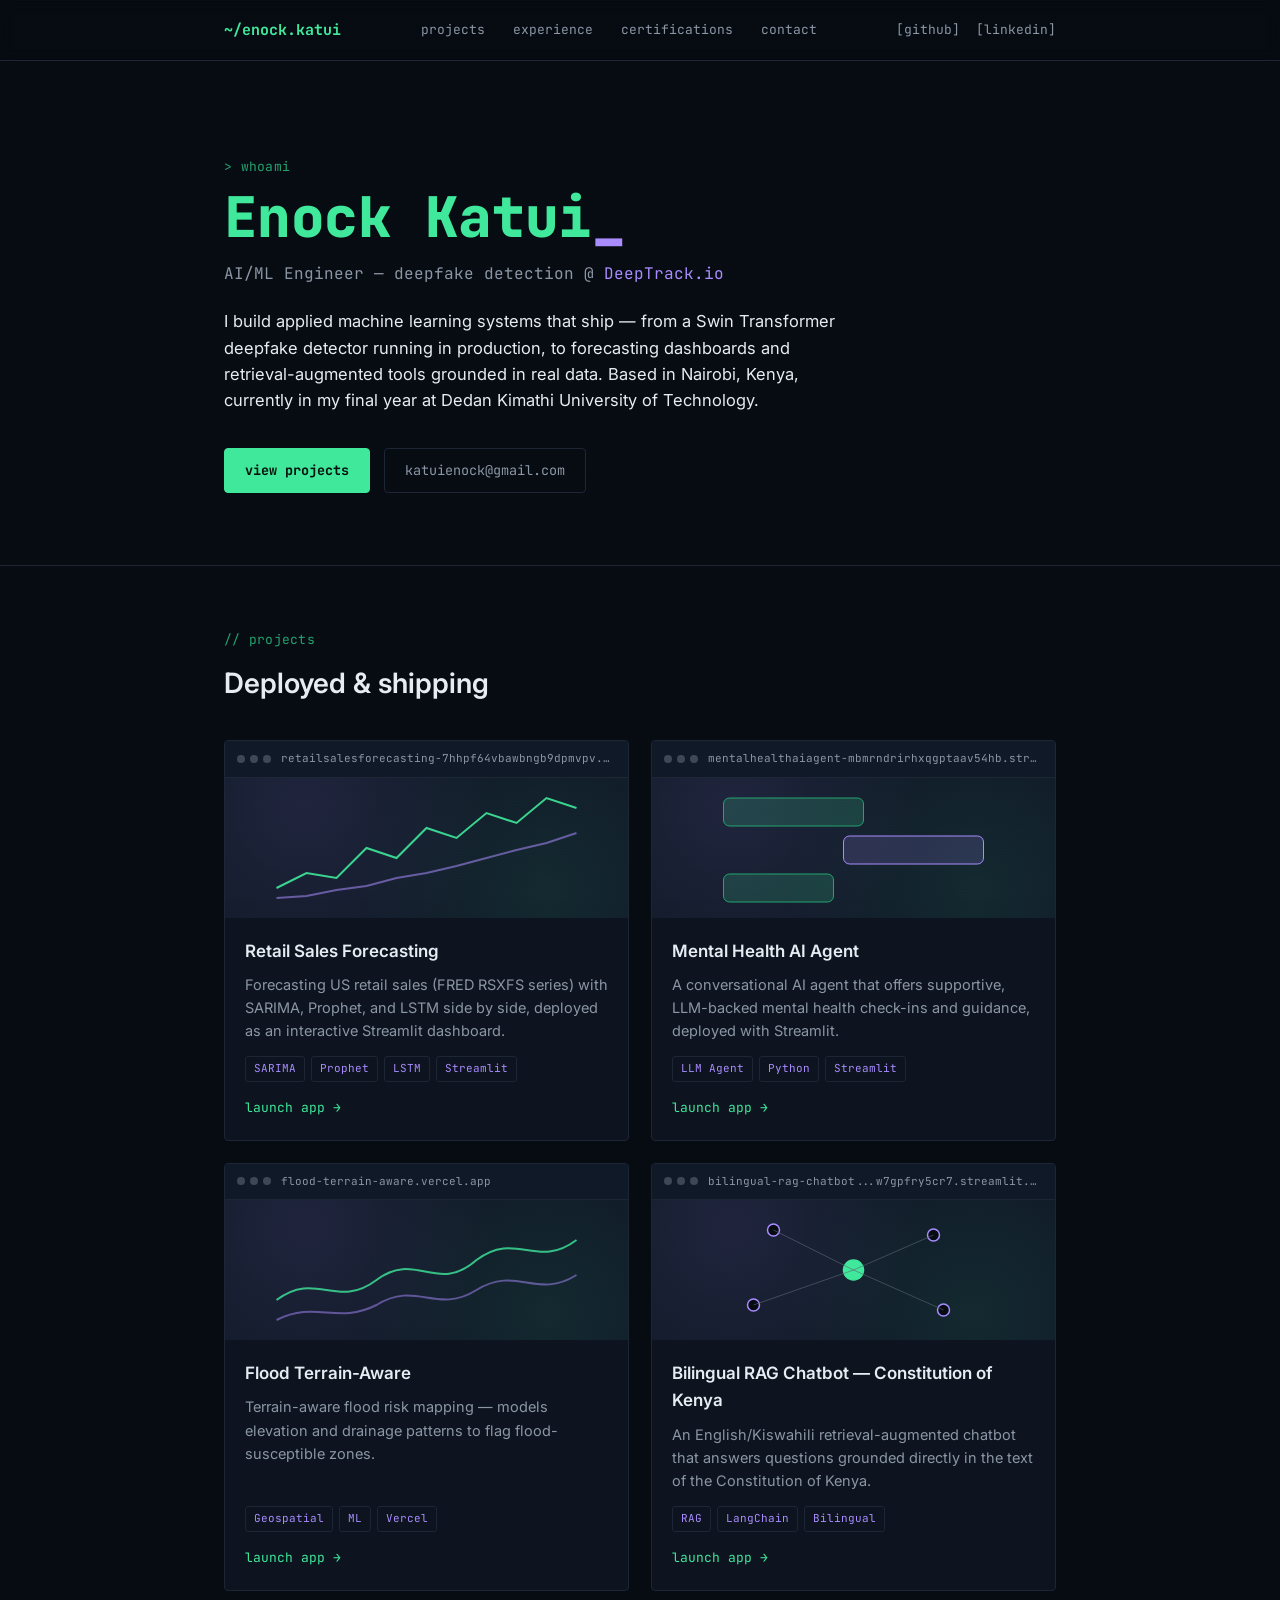
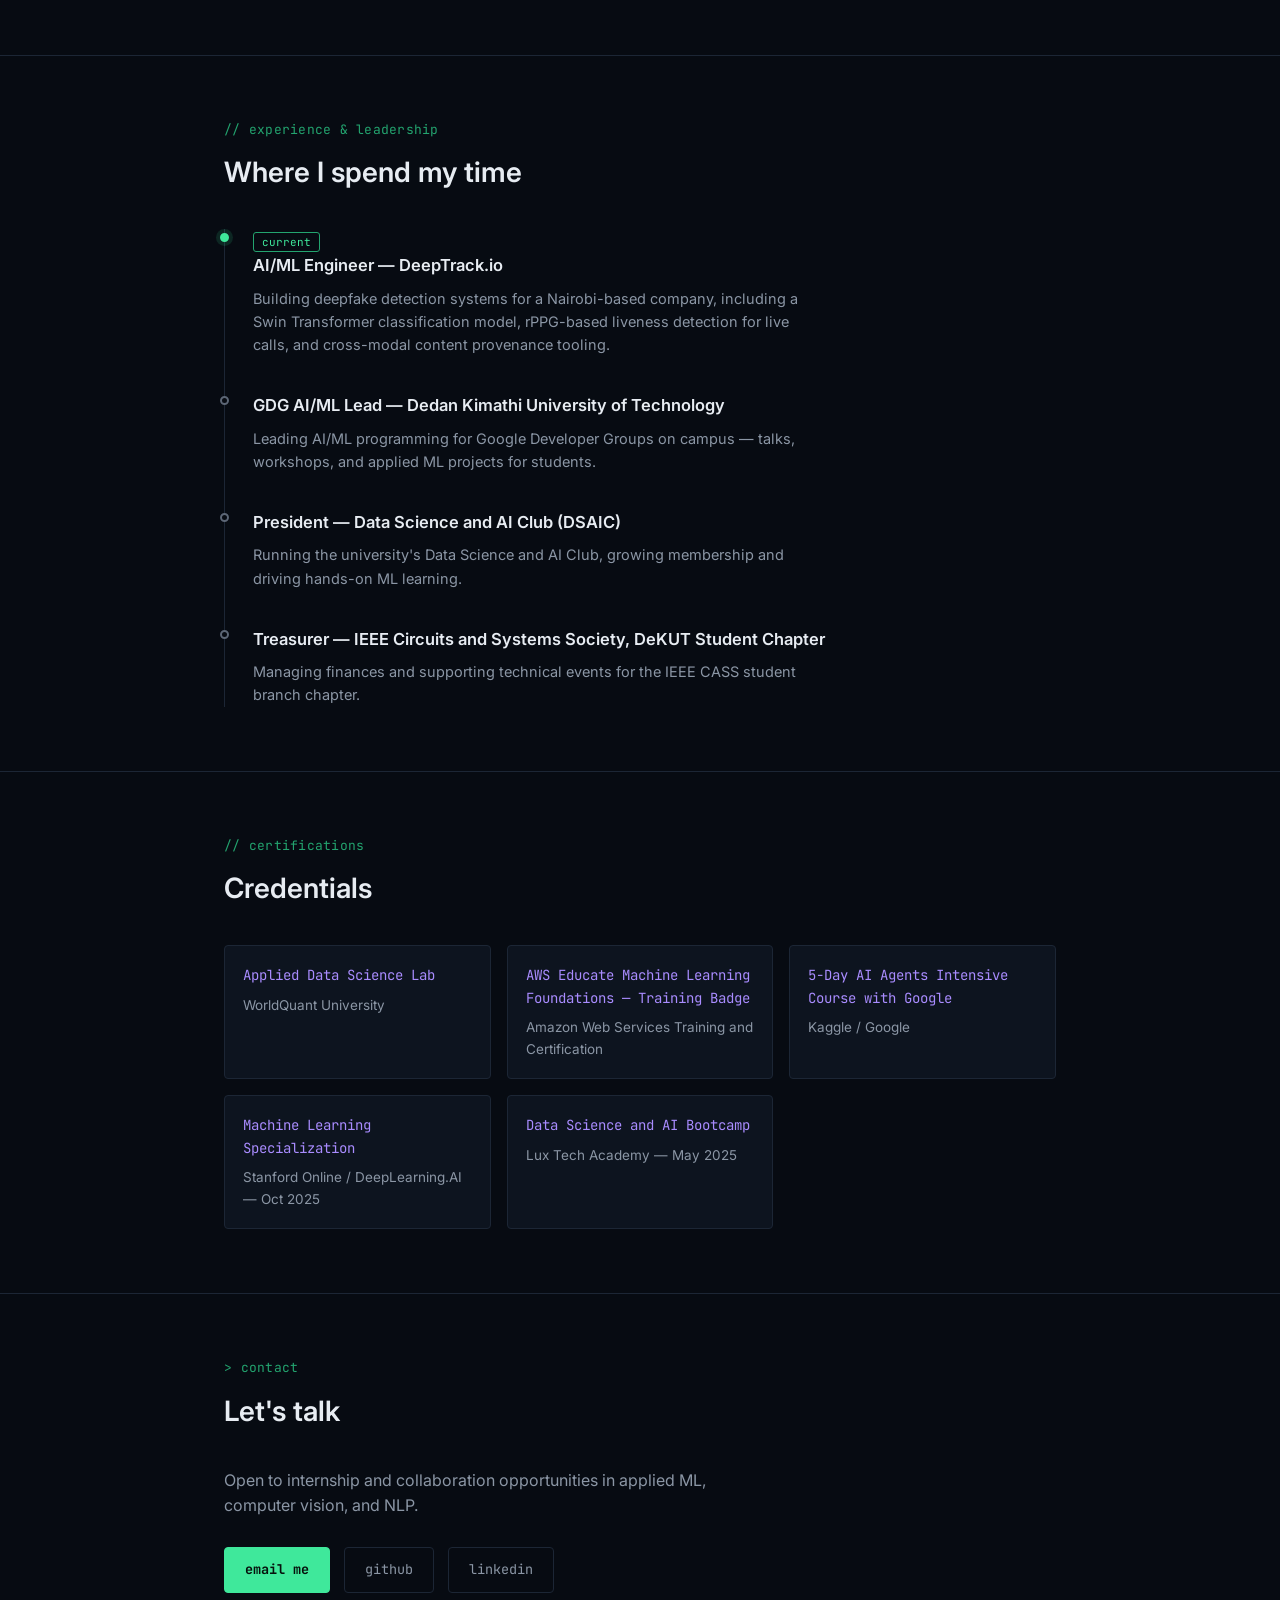
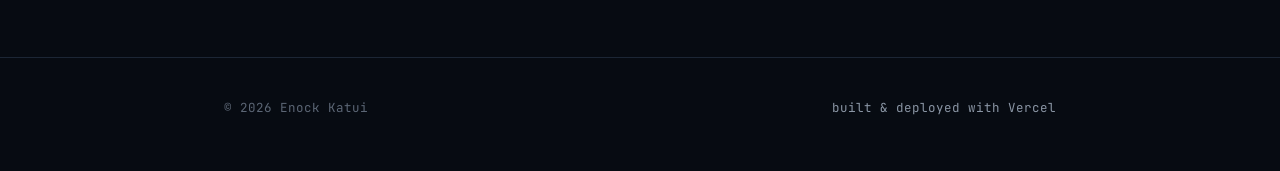
==== index.html @ 66fc00e8 "reorder directories" ====
<!DOCTYPE html>
<html lang="en">
<head>
<meta charset="UTF-8">
<meta name="viewport" content="width=device-width, initial-scale=1.0">
<title>Enock Katui — AI/ML Engineer</title>
<meta name="description" content="Enock Katui — AI/ML Engineer building deepfake detection systems, forecasting pipelines, and applied ML tools. Nairobi, Kenya.">
<link rel="preconnect" href="https://fonts.googleapis.com">
<link rel="preconnect" href="https://fonts.gstatic.com" crossorigin>
<link href="https://fonts.googleapis.com/css2?family=JetBrains+Mono:wght@400;500;700;800&family=Inter:wght@400;500;600&display=swap" rel="stylesheet">
<link rel="stylesheet" href="styles.css">
</head>
<body>

<div class="scanline" aria-hidden="true"></div>

<header class="nav" id="top">
  <div class="wrap nav__inner">
    <a class="nav__brand" href="#top">~/enock.katui</a>
    <nav class="nav__links">
      <a href="#projects">projects</a>
      <a href="#experience">experience</a>
      <a href="#certifications">certifications</a>
      <a href="#contact">contact</a>
    </nav>
    <div class="nav__social">
      <a href="https://github.com/Lord-LLM" target="_blank" rel="noopener">[github]</a>
      <a href="https://www.linkedin.com/in/lord-llm/" target="_blank" rel="noopener">[linkedin]</a>
    </div>
  </div>
</header>

<main>

  <!-- HERO -->
  <section class="hero wrap">
    <p class="mono label">&gt; whoami</p>
    <h1 class="hero__name">Enock Katui<span class="cursor" aria-hidden="true">_</span></h1>
    <p class="hero__role">AI/ML Engineer — deepfake detection <span class="dim">@</span> <a href="https://deeptrack.io" target="_blank" rel="noopener" class="link-inline">DeepTrack.io</a></p>
    <p class="hero__bio">I build applied machine learning systems that ship — from a Swin Transformer deepfake detector running in production, to forecasting dashboards and retrieval-augmented tools grounded in real data. Based in Nairobi, Kenya, currently in my final year at Dedan Kimathi University of Technology.</p>
    <div class="hero__cta">
      <a href="#projects" class="btn btn--primary">view projects</a>
      <a href="mailto:katuienock@gmail.com" class="btn btn--ghost">katuienock@gmail.com</a>
    </div>
  </section>

  <!-- PROJECTS -->
  <section class="section" id="projects">
    <div class="wrap">
      <p class="mono label">// projects</p>
      <h2 class="section__title">Deployed &amp; shipping</h2>

      <div class="grid grid--projects">

        <!-- Project 1 -->
        <article class="card">
          <div class="browser-bar">
            <div class="browser-dots"><span></span><span></span><span></span></div>
            <div class="browser-url">retailsalesforecasting-7hhpf64vbawbngb9dpmvpv.streamlit.app</div>
          </div>
          <div class="preview preview--forecast" aria-hidden="true">
            <svg viewBox="0 0 300 140" class="preview__svg">
              <polyline points="0,110 30,95 60,100 90,70 120,80 150,50 180,60 210,35 240,45 270,20 300,30" class="preview__line preview__line--a"/>
              <polyline points="0,120 30,118 60,112 90,108 120,100 150,95 180,88 210,80 240,72 270,65 300,55" class="preview__line preview__line--b"/>
            </svg>
          </div>
          <div class="card__body">
            <h3>Retail Sales Forecasting</h3>
            <p>Forecasting US retail sales (FRED RSXFS series) with SARIMA, Prophet, and LSTM side by side, deployed as an interactive Streamlit dashboard.</p>
            <div class="tags"><span>SARIMA</span><span>Prophet</span><span>LSTM</span><span>Streamlit</span></div>
            <a class="card__link" href="https://retailsalesforecasting-7hhpf64vbawbngb9dpmvpv.streamlit.app/" target="_blank" rel="noopener">launch app →</a>
          </div>
        </article>

        <!-- Project 2 -->
        <article class="card">
          <div class="browser-bar">
            <div class="browser-dots"><span></span><span></span><span></span></div>
            <div class="browser-url">mentalhealthaiagent-mbmrndrirhxqgptaav54hb.streamlit.app</div>
          </div>
          <div class="preview preview--chat" aria-hidden="true">
            <svg viewBox="0 0 300 140" class="preview__svg">
              <rect x="20" y="20" width="140" height="28" rx="6" class="preview__bubble preview__bubble--a"/>
              <rect x="140" y="58" width="140" height="28" rx="6" class="preview__bubble preview__bubble--b"/>
              <rect x="20" y="96" width="110" height="28" rx="6" class="preview__bubble preview__bubble--a"/>
            </svg>
          </div>
          <div class="card__body">
            <h3>Mental Health AI Agent</h3>
            <p>A conversational AI agent that offers supportive, LLM-backed mental health check-ins and guidance, deployed with Streamlit.</p>
            <div class="tags"><span>LLM Agent</span><span>Python</span><span>Streamlit</span></div>
            <a class="card__link" href="https://mentalhealthaiagent-mbmrndrirhxqgptaav54hb.streamlit.app/" target="_blank" rel="noopener">launch app →</a>
          </div>
        </article>

        <!-- Project 3 -->
        <article class="card">
          <div class="browser-bar">
            <div class="browser-dots"><span></span><span></span><span></span></div>
            <div class="browser-url">flood-terrain-aware.vercel.app</div>
          </div>
          <div class="preview preview--terrain" aria-hidden="true">
            <svg viewBox="0 0 300 140" class="preview__svg">
              <path d="M0,100 C40,70 60,110 100,80 C140,50 160,95 200,60 C240,30 260,70 300,40" class="preview__contour preview__contour--a"/>
              <path d="M0,120 C40,100 60,125 100,105 C140,80 160,115 200,90 C240,65 260,100 300,75" class="preview__contour preview__contour--b"/>
            </svg>
          </div>
          <div class="card__body">
            <h3>Flood Terrain-Aware</h3>
            <p>Terrain-aware flood risk mapping — models elevation and drainage patterns to flag flood-susceptible zones.</p>
            <div class="tags"><span>Geospatial</span><span>ML</span><span>Vercel</span></div>
            <a class="card__link" href="https://flood-terrain-aware.vercel.app/" target="_blank" rel="noopener">launch app →</a>
          </div>
        </article>

        <!-- Project 4 -->
        <article class="card">
          <div class="browser-bar">
            <div class="browser-dots"><span></span><span></span><span></span></div>
            <div class="browser-url">bilingual-rag-chatbot...w7gpfry5cr7.streamlit.app</div>
          </div>
          <div class="preview preview--rag" aria-hidden="true">
            <svg viewBox="0 0 300 140" class="preview__svg">
              <circle cx="150" cy="70" r="10" class="preview__node preview__node--core"/>
              <circle cx="70" cy="30" r="6" class="preview__node"/>
              <circle cx="230" cy="35" r="6" class="preview__node"/>
              <circle cx="50" cy="105" r="6" class="preview__node"/>
              <circle cx="240" cy="110" r="6" class="preview__node"/>
              <line x1="150" y1="70" x2="70" y2="30" class="preview__edge"/>
              <line x1="150" y1="70" x2="230" y2="35" class="preview__edge"/>
              <line x1="150" y1="70" x2="50" y2="105" class="preview__edge"/>
              <line x1="150" y1="70" x2="240" y2="110" class="preview__edge"/>
            </svg>
          </div>
          <div class="card__body">
            <h3>Bilingual RAG Chatbot — Constitution of Kenya</h3>
            <p>An English/Kiswahili retrieval-augmented chatbot that answers questions grounded directly in the text of the Constitution of Kenya.</p>
            <div class="tags"><span>RAG</span><span>LangChain</span><span>Bilingual</span></div>
            <a class="card__link" href="https://bilingual-rag-chatbot-on-the-constitution-of-kenya-w7gpfry5cr7.streamlit.app/" target="_blank" rel="noopener">launch app →</a>
          </div>
        </article>

      </div>
    </div>
  </section>

  <!-- EXPERIENCE -->
  <section class="section" id="experience">
    <div class="wrap">
      <p class="mono label">// experience &amp; leadership</p>
      <h2 class="section__title">Where I spend my time</h2>

      <ol class="timeline">
        <li class="timeline__item">
          <div class="timeline__marker timeline__marker--current"></div>
          <div class="timeline__content">
            <p class="timeline__meta"><span class="timeline__tag">current</span></p>
            <h3>AI/ML Engineer — DeepTrack.io</h3>
            <p>Building deepfake detection systems for a Nairobi-based company, including a Swin Transformer classification model, rPPG-based liveness detection for live calls, and cross-modal content provenance tooling.</p>
          </div>
        </li>
        <li class="timeline__item">
          <div class="timeline__marker"></div>
          <div class="timeline__content">
            <h3>GDG AI/ML Lead — Dedan Kimathi University of Technology</h3>
            <p>Leading AI/ML programming for Google Developer Groups on campus — talks, workshops, and applied ML projects for students.</p>
          </div>
        </li>
        <li class="timeline__item">
          <div class="timeline__marker"></div>
          <div class="timeline__content">
            <h3>President — Data Science and AI Club (DSAIC)</h3>
            <p>Running the university's Data Science and AI Club, growing membership and driving hands-on ML learning.</p>
          </div>
        </li>
        <li class="timeline__item">
          <div class="timeline__marker"></div>
          <div class="timeline__content">
            <h3>Treasurer — IEEE Circuits and Systems Society, DeKUT Student Chapter</h3>
            <p>Managing finances and supporting technical events for the IEEE CASS student branch chapter.</p>
          </div>
        </li>
      </ol>
    </div>
  </section>

  <!-- CERTIFICATIONS -->
  <section class="section" id="certifications">
    <div class="wrap">
      <p class="mono label">// certifications</p>
      <h2 class="section__title">Credentials</h2>

      <div class="grid grid--certs">

        <a class="cert" href="https://www.credly.com/badges/97424758-5103-44c8-afd4-69c0ae13b800/linked_in_profile" target="_blank" rel="noopener">
          <p class="cert__title">Applied Data Science Lab</p>
          <p class="cert__issuer">WorldQuant University</p>
        </a>

        <a class="cert" href="https://www.credly.com/badges/3197c412-7dfe-41b3-b840-293e3fcc714b/linked_in_profile" target="_blank" rel="noopener">
          <p class="cert__title">AWS Educate Machine Learning Foundations — Training Badge</p>
          <p class="cert__issuer">Amazon Web Services Training and Certification</p>
        </a>

        <a class="cert" href="https://www.kaggle.com/certification/badges/enockkatui/105" target="_blank" rel="noopener">
          <p class="cert__title">5-Day AI Agents Intensive Course with Google</p>
          <p class="cert__issuer">Kaggle / Google</p>
        </a>

        <a class="cert" href="https://www.coursera.org/account/accomplishments/specialization/FD9NYO2J9P66" target="_blank" rel="noopener">
          <p class="cert__title">Machine Learning Specialization</p>
          <p class="cert__issuer">Stanford Online / DeepLearning.AI — Oct 2025</p>
        </a>

        <a class="cert" href="https://preprod-wallet.certifyme.dev/verify/1eb59add24140" target="_blank" rel="noopener">
          <p class="cert__title">Data Science and AI Bootcamp</p>
          <p class="cert__issuer">Lux Tech Academy — May 2025</p>
        </a>

      </div>
    </div>
  </section>

  <!-- CONTACT -->
  <section class="section" id="contact">
    <div class="wrap contact">
      <p class="mono label">&gt; contact</p>
      <h2 class="section__title">Let's talk</h2>
      <p class="contact__text">Open to internship and collaboration opportunities in applied ML, computer vision, and NLP.</p>
      <div class="contact__links">
        <a href="mailto:katuienock@gmail.com" class="btn btn--primary">email me</a>
        <a href="https://github.com/Lord-LLM" target="_blank" rel="noopener" class="btn btn--ghost">github</a>
        <a href="https://www.linkedin.com/in/lord-llm/" target="_blank" rel="noopener" class="btn btn--ghost">linkedin</a>
      </div>
    </div>
  </section>

</main>

<footer class="footer">
  <div class="wrap footer__inner">
    <p>© <span id="year"></span> Enock Katui</p>
    <p class="dim">built &amp; deployed with Vercel</p>
  </div>
</footer>

<script src="script.js"></script>
</body>
</html>
---- styles.css ----
/* ---------- tokens ---------- */
:root{
  --bg: #070B12;
  --bg-panel: #0D141F;
  --bg-panel-2: #101927;
  --border: #1C2635;
  --green: #3FE89B;
  --green-dim: #23A46F;
  --purple: #A98CFF;
  --text: #E7ECF2;
  --text-dim: #8B96A5;
  --text-dimmer: #5C6675;

  --mono: 'JetBrains Mono', 'SFMono-Regular', Menlo, Consolas, monospace;
  --sans: 'Inter', -apple-system, BlinkMacSystemFont, 'Segoe UI', sans-serif;

  --maxw: 880px;
  --radius: 4px;
}

*{ box-sizing: border-box; }
html{ scroll-behavior: smooth; }

body{
  margin:0;
  background: var(--bg);
  color: var(--text);
  font-family: var(--sans);
  font-size: 16px;
  line-height: 1.6;
  -webkit-font-smoothing: antialiased;
}

@media (prefers-reduced-motion: reduce){
  html{ scroll-behavior: auto; }
  *{ animation-duration: 0.001ms !important; animation-iteration-count: 1 !important; transition-duration: 0.001ms !important; }
}

a{ color: inherit; text-decoration: none; }
a:focus-visible, button:focus-visible{
  outline: 2px solid var(--green);
  outline-offset: 3px;
}

.wrap{
  max-width: var(--maxw);
  margin: 0 auto;
  padding: 0 24px;
}

.mono{ font-family: var(--mono); }
.dim{ color: var(--text-dim); }

.label{
  color: var(--green-dim);
  font-size: 13px;
  letter-spacing: 0.02em;
  margin: 0 0 10px;
}

/* faint scanline texture for the terminal feel, very subtle */
.scanline{
  position: fixed;
  inset: 0;
  pointer-events: none;
  z-index: 999;
  background: repeating-linear-gradient(
    to bottom,
    rgba(255,255,255,0.012) 0px,
    rgba(255,255,255,0.012) 1px,
    transparent 1px,
    transparent 3px
  );
  mix-blend-mode: overlay;
}

/* ---------- nav ---------- */
.nav{
  position: sticky;
  top: 0;
  z-index: 100;
  background: rgba(7,11,18,0.85);
  backdrop-filter: blur(8px);
  border-bottom: 1px solid var(--border);
}
.nav__inner{
  display:flex;
  align-items:center;
  justify-content: space-between;
  height: 60px;
}
.nav__brand{
  font-family: var(--mono);
  font-weight: 700;
  color: var(--green);
  font-size: 15px;
}
.nav__links{ display:flex; gap: 28px; }
.nav__links a{
  font-family: var(--mono);
  font-size: 13px;
  color: var(--text-dim);
  transition: color .15s ease;
}
.nav__links a:hover{ color: var(--text); }
.nav__social{ display:flex; gap: 16px; }
.nav__social a{
  font-family: var(--mono);
  font-size: 13px;
  color: var(--text-dim);
  transition: color .15s ease;
}
.nav__social a:hover{ color: var(--purple); }

@media (max-width: 640px){
  .nav__links{ display:none; }
}

/* ---------- hero ---------- */
.hero{
  padding: 96px 24px 72px;
}
.hero__name{
  font-family: var(--mono);
  font-weight: 800;
  font-size: clamp(36px, 7vw, 56px);
  line-height: 1.05;
  color: var(--green);
  margin: 0 0 14px;
  letter-spacing: -0.01em;
}
.cursor{
  display:inline-block;
  color: var(--purple);
  animation: blink 1.1s step-end infinite;
}
@keyframes blink{
  0%, 45%{ opacity: 1; }
  50%, 100%{ opacity: 0; }
}
.hero__role{
  font-family: var(--mono);
  font-size: 16px;
  color: var(--text-dim);
  margin: 0 0 22px;
}
.link-inline{
  color: var(--purple);
  border-bottom: 1px solid transparent;
  transition: border-color .15s ease;
}
.link-inline:hover{ border-bottom-color: var(--purple); }

.hero__bio{
  max-width: 62ch;
  color: var(--text);
  font-size: 16.5px;
  margin: 0 0 34px;
}

.hero__cta{ display:flex; gap: 14px; flex-wrap: wrap; }

.btn{
  display:inline-flex;
  align-items:center;
  padding: 11px 20px;
  border-radius: var(--radius);
  font-family: var(--mono);
  font-size: 13.5px;
  border: 1px solid var(--border);
  transition: border-color .15s ease, color .15s ease, background .15s ease;
}
.btn--primary{
  background: var(--green);
  color: #06110C;
  border-color: var(--green);
  font-weight: 700;
}
.btn--primary:hover{ background: #59F0AD; }
.btn--ghost{
  color: var(--text-dim);
  background: transparent;
}
.btn--ghost:hover{
  color: var(--text);
  border-color: var(--text-dimmer);
}

/* ---------- sections ---------- */
.section{
  padding: 64px 0;
  border-top: 1px solid var(--border);
}
.section__title{
  font-family: var(--sans);
  font-weight: 600;
  font-size: clamp(22px, 3.4vw, 28px);
  color: var(--text);
  margin: 0 0 34px;
}

/* ---------- project cards ---------- */
.grid--projects{
  display:grid;
  grid-template-columns: repeat(2, 1fr);
  gap: 22px;
}
@media (max-width: 720px){
  .grid--projects{ grid-template-columns: 1fr; }
}

.card{
  background: var(--bg-panel);
  border: 1px solid var(--border);
  border-radius: var(--radius);
  overflow: hidden;
  display:flex;
  flex-direction: column;
  transition: border-color .15s ease, transform .15s ease;
}
.card:hover{
  border-color: var(--green-dim);
}

.browser-bar{
  display:flex;
  align-items:center;
  gap: 10px;
  padding: 9px 12px;
  background: var(--bg-panel-2);
  border-bottom: 1px solid var(--border);
}
.browser-dots{ display:flex; gap: 5px; flex-shrink: 0; }
.browser-dots span{
  width: 8px; height: 8px; border-radius: 50%;
  background: var(--text-dimmer);
  opacity: .6;
}
.browser-url{
  font-family: var(--mono);
  font-size: 11px;
  color: var(--text-dim);
  white-space: nowrap;
  overflow: hidden;
  text-overflow: ellipsis;
}

.preview{
  height: 140px;
  background:
    radial-gradient(circle at 20% 20%, rgba(169,140,255,0.10), transparent 55%),
    radial-gradient(circle at 80% 80%, rgba(63,232,155,0.08), transparent 55%),
    var(--bg-panel-2);
  display:flex;
  align-items:center;
  justify-content:center;
}
.preview__svg{ width: 100%; height: 100%; }

.preview__line{ fill:none; stroke-width: 2; }
.preview__line--a{ stroke: var(--green); opacity: .9; }
.preview__line--b{ stroke: var(--purple); opacity: .55; }

.preview__bubble--a{ fill: rgba(63,232,155,0.16); stroke: var(--green-dim); stroke-width: 1; }
.preview__bubble--b{ fill: rgba(169,140,255,0.16); stroke: var(--purple); stroke-width: 1; }

.preview__contour{ fill:none; stroke-width: 2; }
.preview__contour--a{ stroke: var(--green); opacity: .8; }
.preview__contour--b{ stroke: var(--purple); opacity: .5; }

.preview__node{ fill: var(--bg); stroke: var(--purple); stroke-width: 1.5; }
.preview__node--core{ fill: var(--green); stroke: var(--green); }
.preview__edge{ stroke: var(--text-dimmer); stroke-width: 1; opacity: .6; }

.card__body{ padding: 20px; flex: 1; display:flex; flex-direction:column; }
.card__body h3{
  margin: 0 0 8px;
  font-size: 17px;
  font-weight: 600;
  color: var(--text);
}
.card__body p{
  margin: 0 0 14px;
  font-size: 14.5px;
  color: var(--text-dim);
  flex: 1;
}
.tags{ display:flex; flex-wrap: wrap; gap: 6px; margin-bottom: 16px; }
.tags span{
  font-family: var(--mono);
  font-size: 11px;
  color: var(--purple);
  border: 1px solid var(--border);
  padding: 3px 8px;
  border-radius: 3px;
}
.card__link{
  font-family: var(--mono);
  font-size: 13px;
  color: var(--green);
  align-self: flex-start;
  border-bottom: 1px solid transparent;
  transition: border-color .15s ease;
}
.card__link:hover{ border-bottom-color: var(--green); }

/* ---------- timeline ---------- */
.timeline{
  list-style: none;
  margin: 0;
  padding: 0;
  border-left: 1px solid var(--border);
}
.timeline__item{
  position: relative;
  padding: 0 0 36px 28px;
}
.timeline__item:last-child{ padding-bottom: 0; }
.timeline__marker{
  position:absolute;
  left: -5px;
  top: 4px;
  width: 9px;
  height: 9px;
  border-radius: 50%;
  background: var(--bg);
  border: 2px solid var(--text-dimmer);
}
.timeline__marker--current{
  border-color: var(--green);
  background: var(--green);
  box-shadow: 0 0 0 4px rgba(63,232,155,0.12);
}
.timeline__meta{ margin: 0 0 6px; }
.timeline__tag{
  font-family: var(--mono);
  font-size: 11px;
  color: var(--green);
  border: 1px solid var(--green-dim);
  padding: 2px 8px;
  border-radius: 3px;
}
.timeline__content h3{
  margin: 0 0 8px;
  font-size: 16.5px;
  font-weight: 600;
  color: var(--text);
}
.timeline__content p{
  margin: 0;
  color: var(--text-dim);
  font-size: 14.5px;
  max-width: 62ch;
}

/* ---------- certifications ---------- */
.grid--certs{
  display:grid;
  grid-template-columns: repeat(auto-fill, minmax(240px, 1fr));
  gap: 16px;
}
.cert{
  display: block;
  border: 1px solid var(--border);
  border-radius: var(--radius);
  padding: 18px;
  background: var(--bg-panel);
  text-decoration: none;
  transition: border-color .15s ease, transform .15s ease;
}
.cert:hover{
  border-color: var(--purple);
  transform: translateY(-2px);
}
.cert--placeholder{
  border-style: dashed;
  border-color: var(--text-dimmer);
}
.cert--placeholder:hover{
  border-color: var(--text-dimmer);
  transform: none;
}
.cert__title{
  margin: 0 0 8px;
  font-family: var(--mono);
  font-size: 14px;
  color: var(--purple);
}
.cert__issuer{
  margin: 0;
  font-size: 13.5px;
  color: var(--text-dim);
}

/* ---------- contact ---------- */
.contact{ text-align: left; }
.contact__text{
  color: var(--text-dim);
  max-width: 55ch;
  margin: 0 0 28px;
}
.contact__links{ display:flex; gap: 14px; flex-wrap: wrap; }

/* ---------- footer ---------- */
.footer{
  border-top: 1px solid var(--border);
  padding: 28px 0 40px;
}
.footer__inner{
  display:flex;
  justify-content: space-between;
  font-family: var(--mono);
  font-size: 12.5px;
  color: var(--text-dimmer);
}
@media (max-width: 480px){
  .footer__inner{ flex-direction: column; gap: 6px; }
}
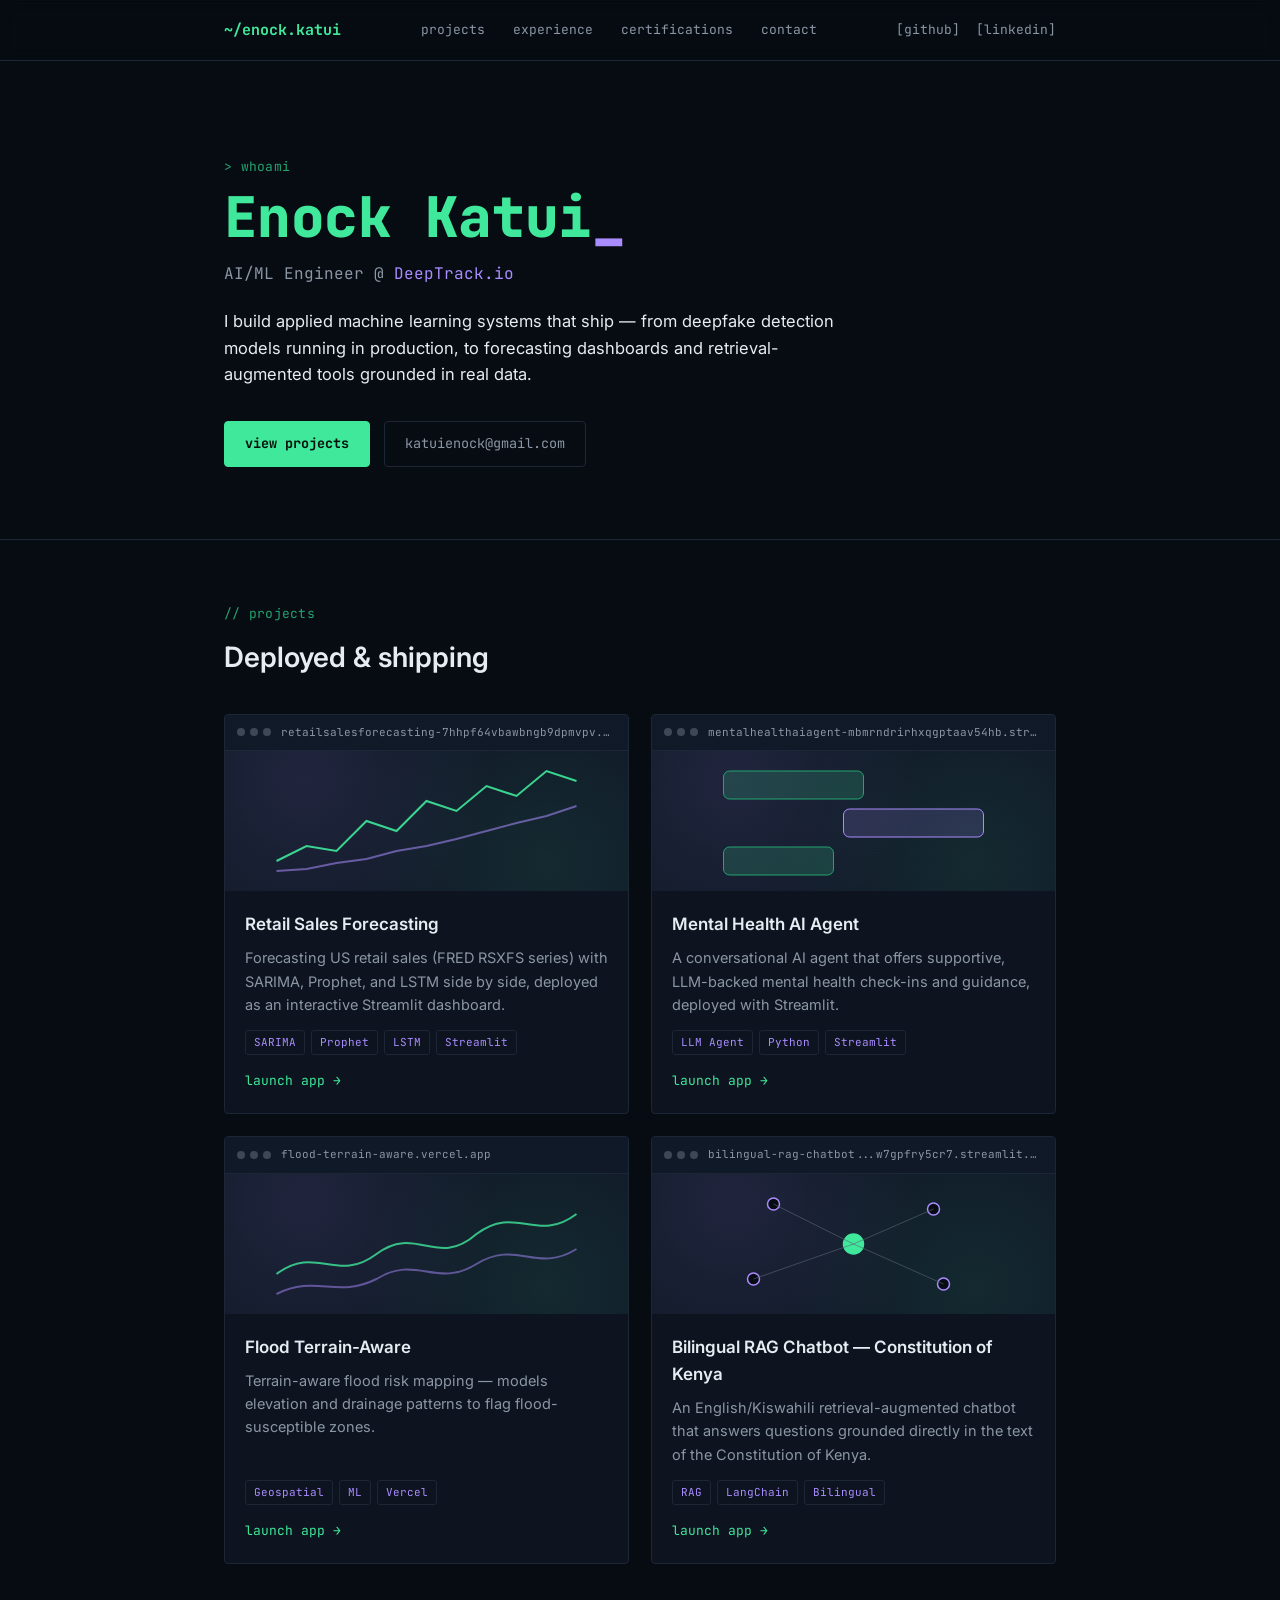
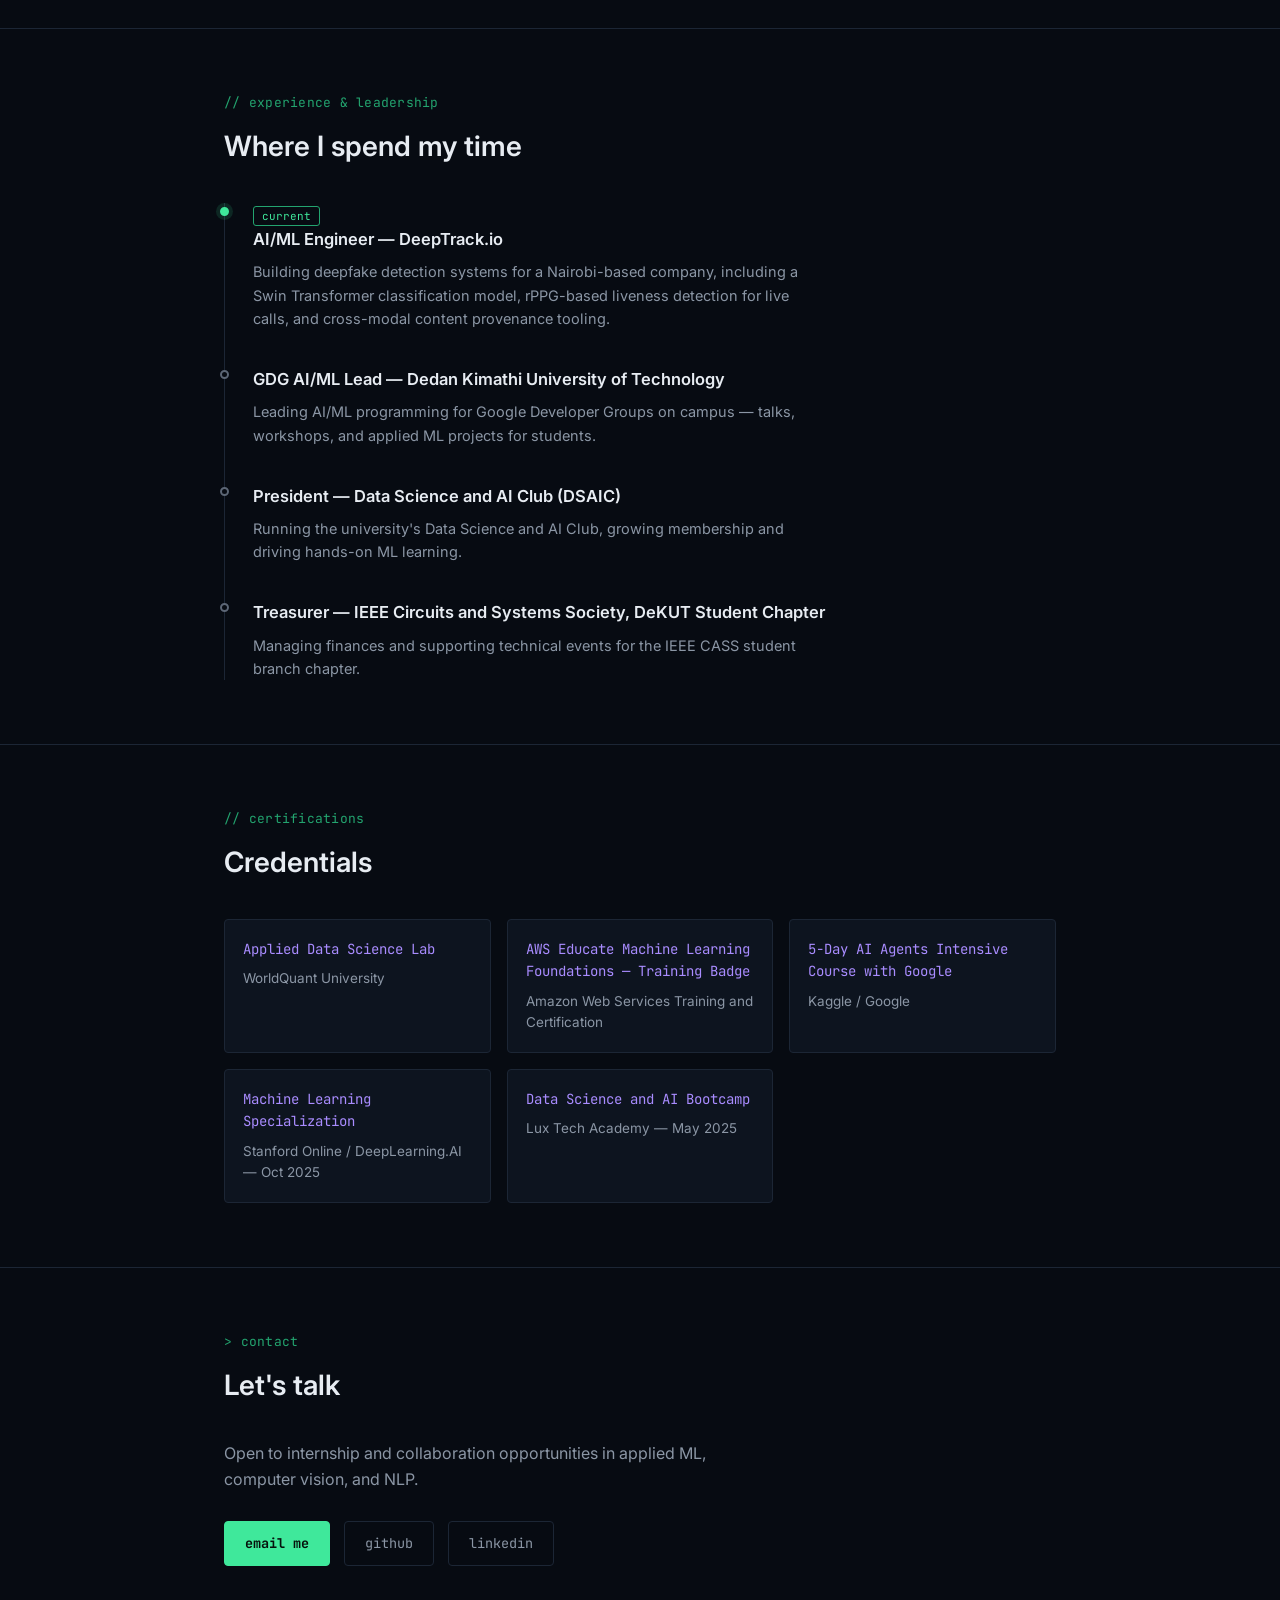
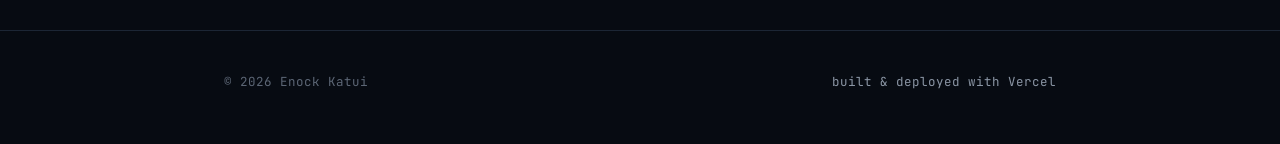
==== commit 35d76863: "Revise hero section role and bio text Updated role and bio descriptions for clarity and conciseness." ====
--- a/index.html
+++ b/index.html
@@ -36,8 +36,8 @@
   <section class="hero wrap">
     <p class="mono label">&gt; whoami</p>
     <h1 class="hero__name">Enock Katui<span class="cursor" aria-hidden="true">_</span></h1>
-    <p class="hero__role">AI/ML Engineer — deepfake detection <span class="dim">@</span> <a href="https://deeptrack.io" target="_blank" rel="noopener" class="link-inline">DeepTrack.io</a></p>
-    <p class="hero__bio">I build applied machine learning systems that ship — from a Swin Transformer deepfake detector running in production, to forecasting dashboards and retrieval-augmented tools grounded in real data. Based in Nairobi, Kenya, currently in my final year at Dedan Kimathi University of Technology.</p>
+    <p class="hero__role">AI/ML Engineer  <span class="dim">@</span> <a href="https://deeptrack.io" target="_blank" rel="noopener" class="link-inline">DeepTrack.io</a></p>
+    <p class="hero__bio">I build applied machine learning systems that ship — from  deepfake detection models running in production, to forecasting dashboards and retrieval-augmented tools grounded in real data.</p>
     <div class="hero__cta">
       <a href="#projects" class="btn btn--primary">view projects</a>
       <a href="mailto:katuienock@gmail.com" class="btn btn--ghost">katuienock@gmail.com</a>
@@ -59,6 +59,9 @@
             <div class="browser-url">retailsalesforecasting-7hhpf64vbawbngb9dpmvpv.streamlit.app</div>
           </div>
           <div class="preview preview--forecast" aria-hidden="true">
+            <img class="preview__shot" loading="lazy"
+                 src="https://s.wordpress.com/mshots/v1/https%3A%2F%2Fretailsalesforecasting-7hhpf64vbawbngb9dpmvpv.streamlit.app%2F?w=600&amp;h=280"
+                 alt="" onerror="this.remove()">
             <svg viewBox="0 0 300 140" class="preview__svg">
               <polyline points="0,110 30,95 60,100 90,70 120,80 150,50 180,60 210,35 240,45 270,20 300,30" class="preview__line preview__line--a"/>
               <polyline points="0,120 30,118 60,112 90,108 120,100 150,95 180,88 210,80 240,72 270,65 300,55" class="preview__line preview__line--b"/>
@@ -79,6 +82,9 @@
             <div class="browser-url">mentalhealthaiagent-mbmrndrirhxqgptaav54hb.streamlit.app</div>
           </div>
           <div class="preview preview--chat" aria-hidden="true">
+            <img class="preview__shot" loading="lazy"
+                 src="https://s.wordpress.com/mshots/v1/https%3A%2F%2Fmentalhealthaiagent-mbmrndrirhxqgptaav54hb.streamlit.app%2F?w=600&amp;h=280"
+                 alt="" onerror="this.remove()">
             <svg viewBox="0 0 300 140" class="preview__svg">
               <rect x="20" y="20" width="140" height="28" rx="6" class="preview__bubble preview__bubble--a"/>
               <rect x="140" y="58" width="140" height="28" rx="6" class="preview__bubble preview__bubble--b"/>
@@ -100,6 +106,9 @@
             <div class="browser-url">flood-terrain-aware.vercel.app</div>
           </div>
           <div class="preview preview--terrain" aria-hidden="true">
+            <img class="preview__shot" loading="lazy"
+                 src="https://s.wordpress.com/mshots/v1/https%3A%2F%2Fflood-terrain-aware.vercel.app%2F?w=600&amp;h=280"
+                 alt="" onerror="this.remove()">
             <svg viewBox="0 0 300 140" class="preview__svg">
               <path d="M0,100 C40,70 60,110 100,80 C140,50 160,95 200,60 C240,30 260,70 300,40" class="preview__contour preview__contour--a"/>
               <path d="M0,120 C40,100 60,125 100,105 C140,80 160,115 200,90 C240,65 260,100 300,75" class="preview__contour preview__contour--b"/>
@@ -120,6 +129,9 @@
             <div class="browser-url">bilingual-rag-chatbot...w7gpfry5cr7.streamlit.app</div>
           </div>
           <div class="preview preview--rag" aria-hidden="true">
+            <img class="preview__shot" loading="lazy"
+                 src="https://s.wordpress.com/mshots/v1/https%3A%2F%2Fbilingual-rag-chatbot-on-the-constitution-of-kenya-w7gpfry5cr7.streamlit.app%2F?w=600&amp;h=280"
+                 alt="" onerror="this.remove()">
             <svg viewBox="0 0 300 140" class="preview__svg">
               <circle cx="150" cy="70" r="10" class="preview__node preview__node--core"/>
               <circle cx="70" cy="30" r="6" class="preview__node"/>
--- a/styles.css
+++ b/styles.css
@@ -247,6 +247,8 @@
 
 .preview{
   height: 140px;
+  position: relative;
+  overflow: hidden;
   background:
     radial-gradient(circle at 20% 20%, rgba(169,140,255,0.10), transparent 55%),
     radial-gradient(circle at 80% 80%, rgba(63,232,155,0.08), transparent 55%),
@@ -256,6 +258,17 @@
   justify-content:center;
 }
 .preview__svg{ width: 100%; height: 100%; }
+
+.preview__shot{
+  position: absolute;
+  inset: 0;
+  width: 100%;
+  height: 100%;
+  object-fit: cover;
+  object-position: top center;
+  display: block;
+}
+.preview__shot ~ .preview__svg{ display: none; }
 
 .preview__line{ fill:none; stroke-width: 2; }
 .preview__line--a{ stroke: var(--green); opacity: .9; }
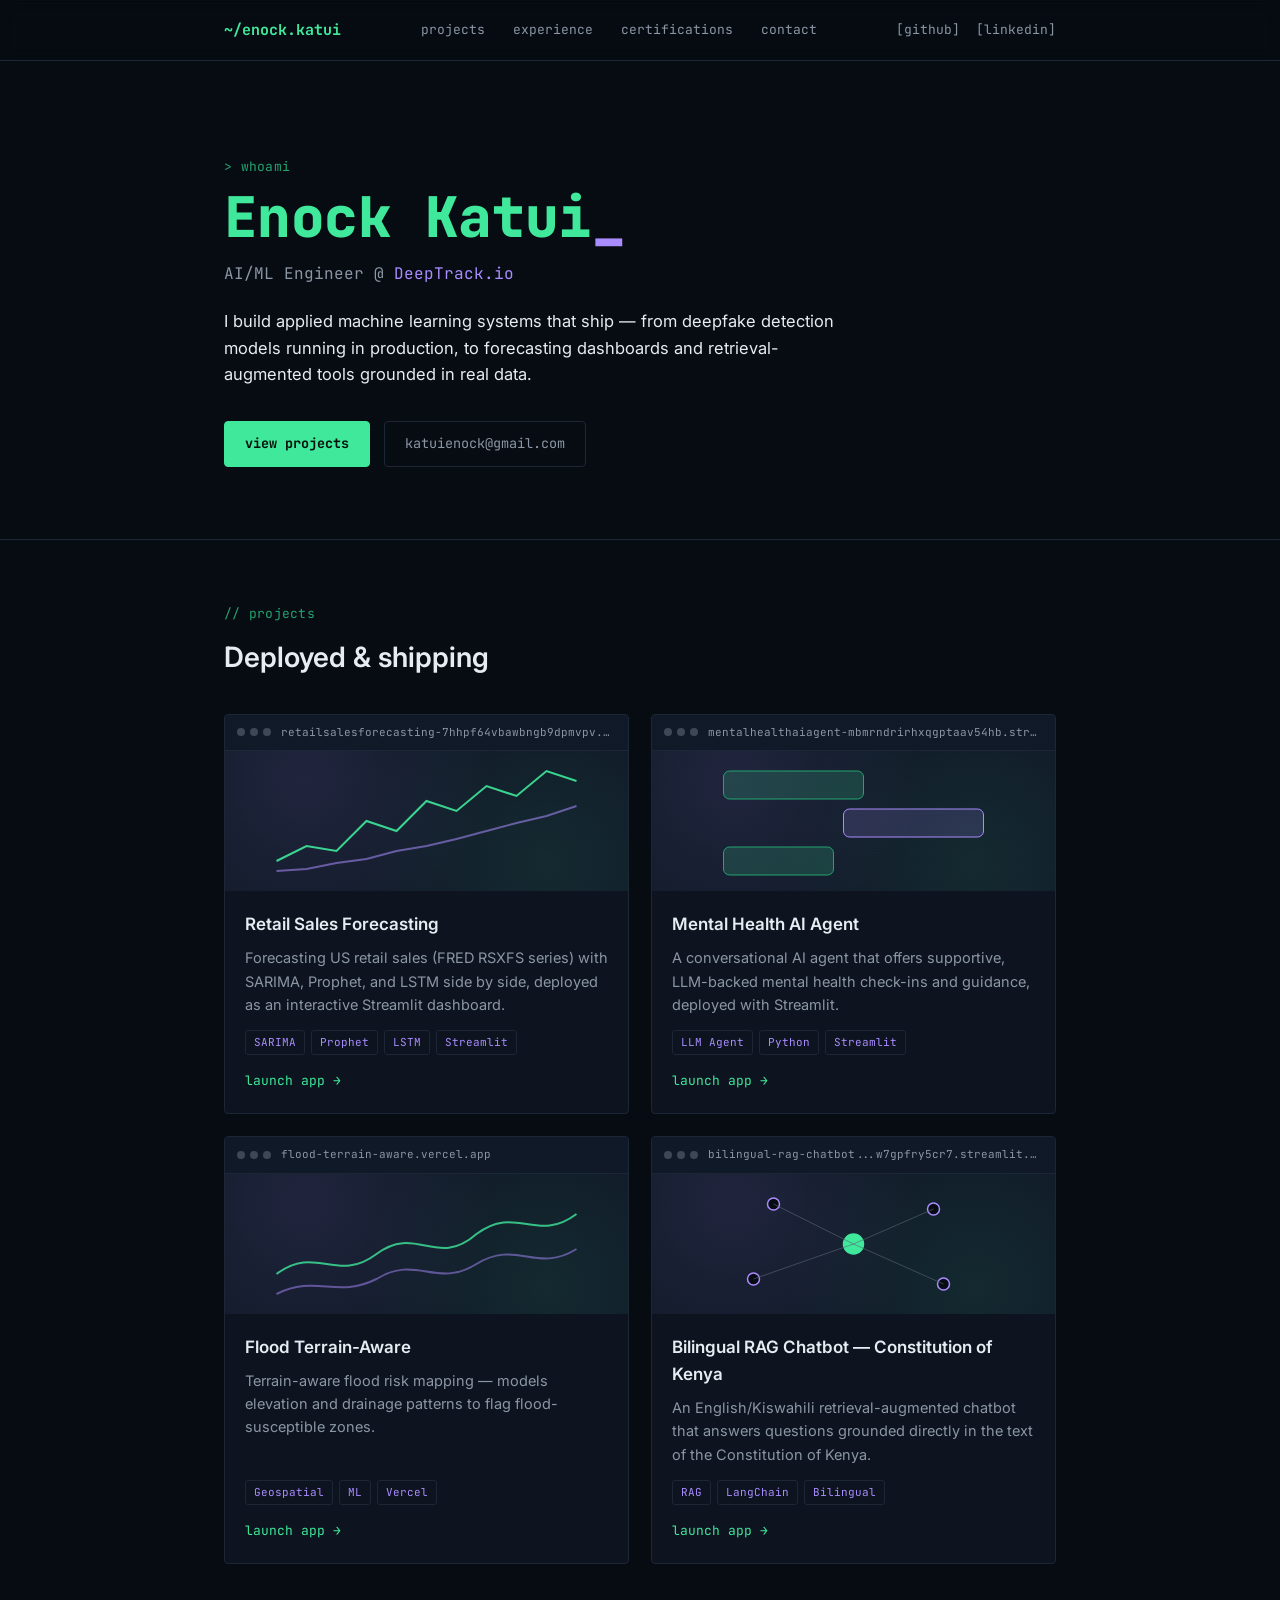
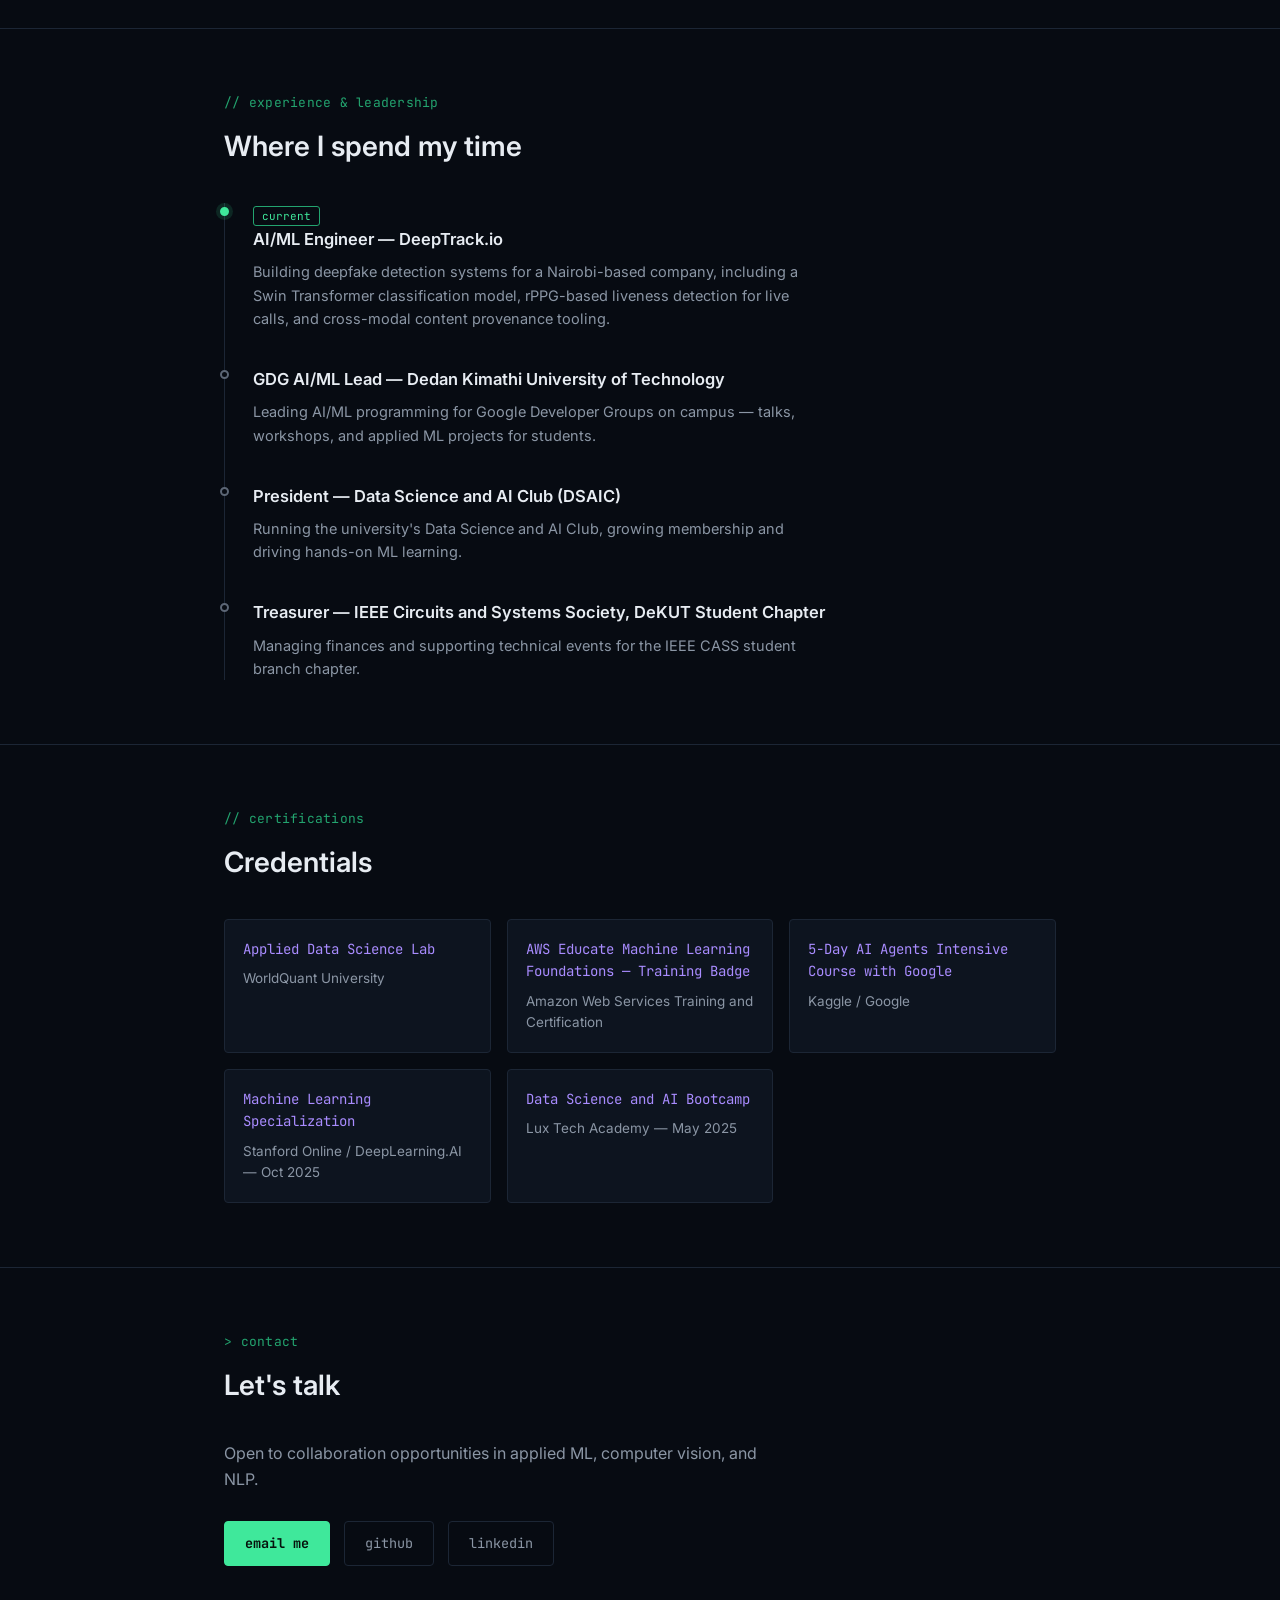
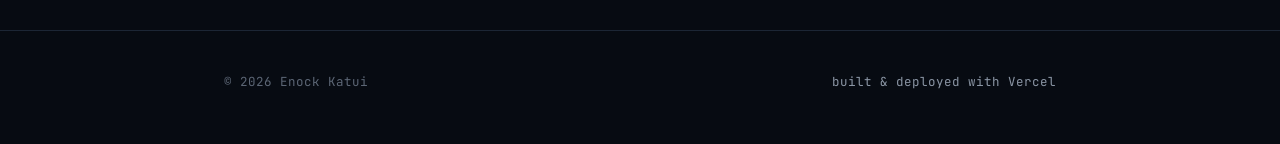
==== commit 1670fa5b: "Update contact text for collaboration opportunities Removed 'internship and' from the contact text." ====
--- a/index.html
+++ b/index.html
@@ -238,7 +238,7 @@
     <div class="wrap contact">
       <p class="mono label">&gt; contact</p>
       <h2 class="section__title">Let's talk</h2>
-      <p class="contact__text">Open to internship and collaboration opportunities in applied ML, computer vision, and NLP.</p>
+      <p class="contact__text">Open to collaboration opportunities in applied ML, computer vision, and NLP.</p>
       <div class="contact__links">
         <a href="mailto:katuienock@gmail.com" class="btn btn--primary">email me</a>
         <a href="https://github.com/Lord-LLM" target="_blank" rel="noopener" class="btn btn--ghost">github</a>
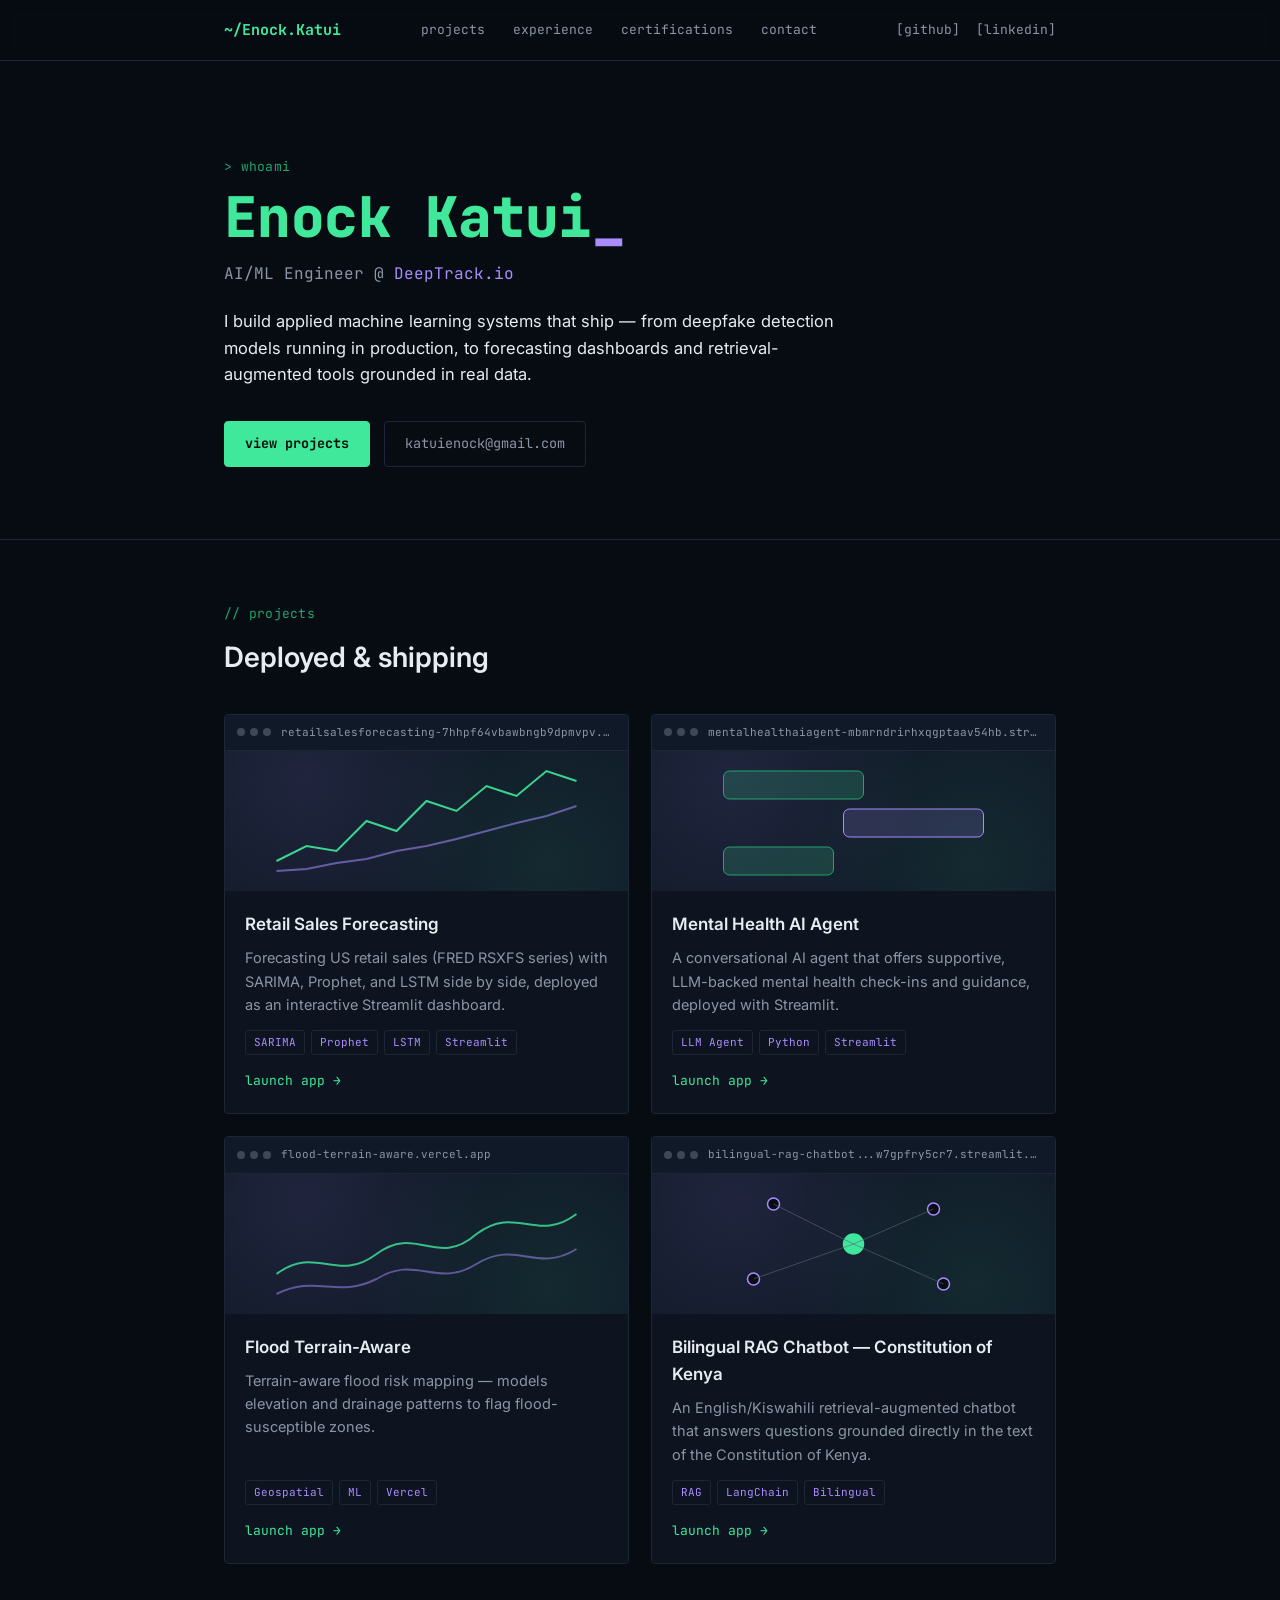
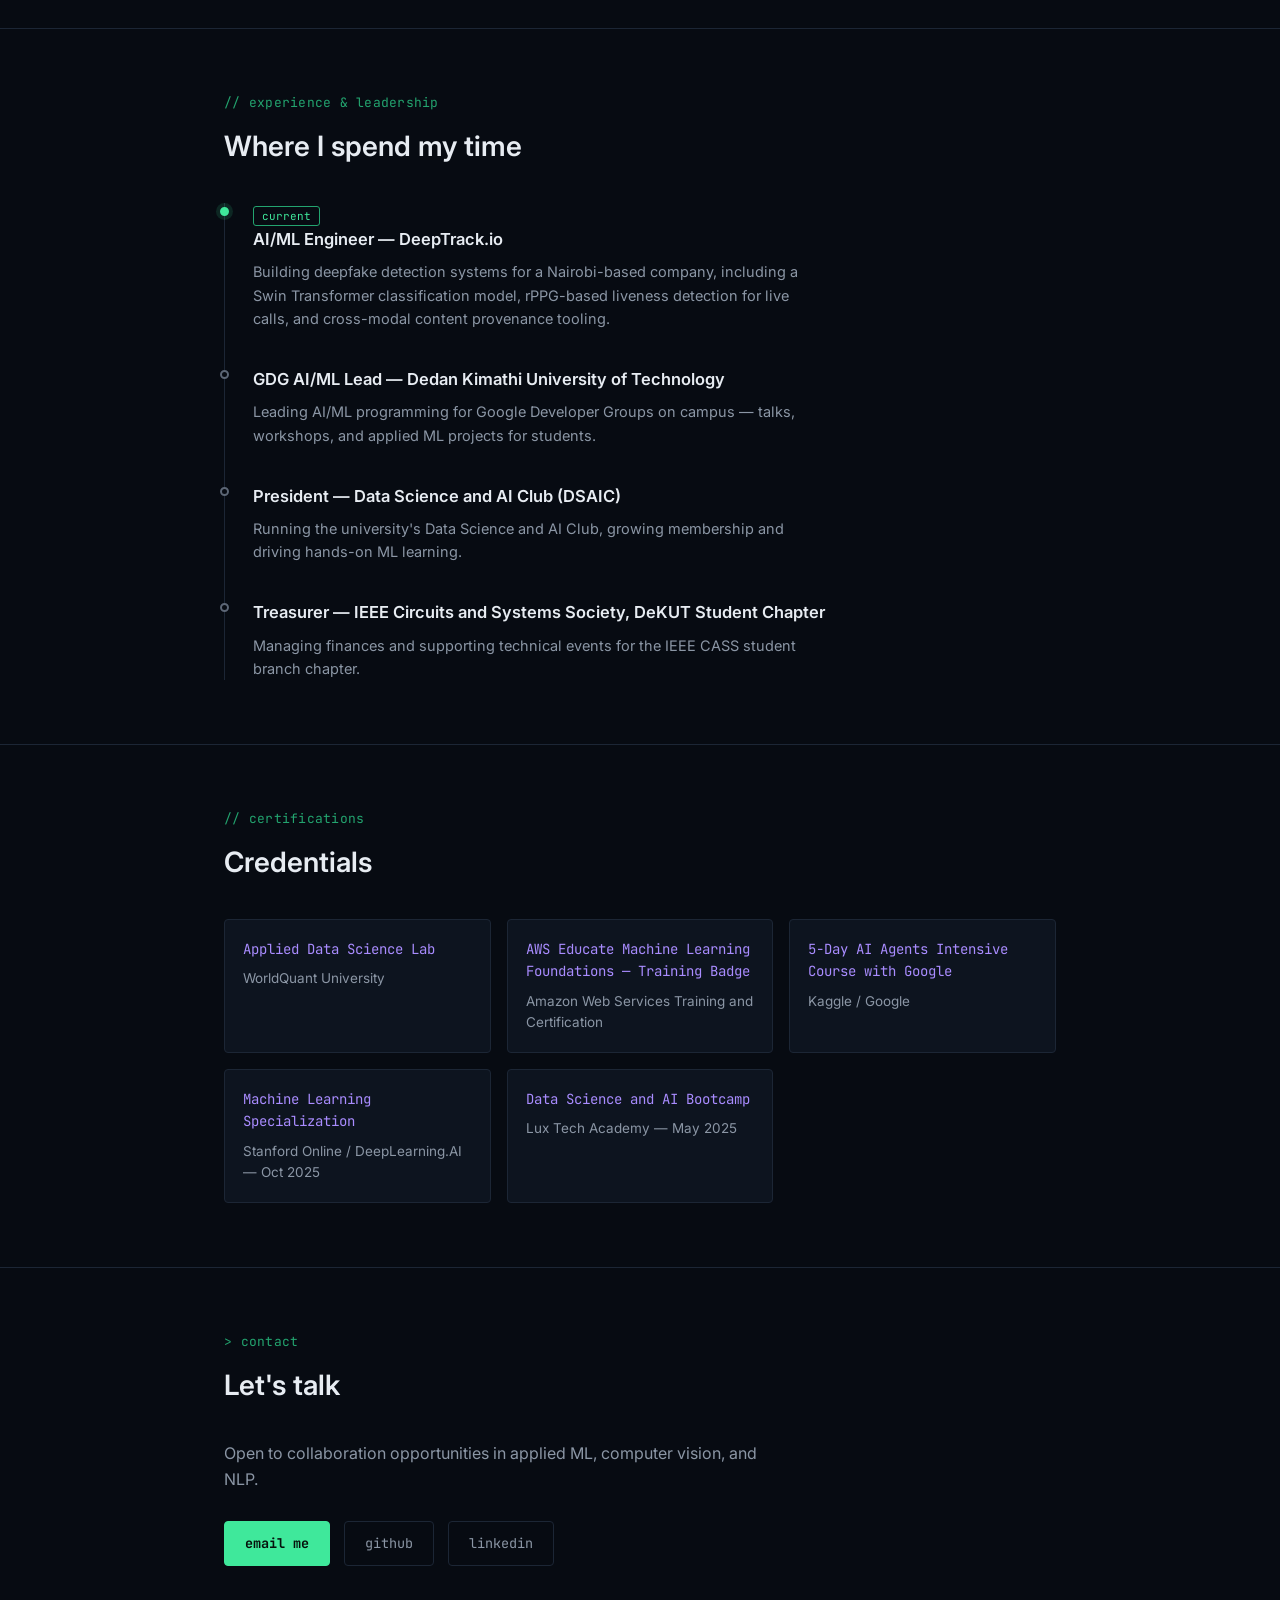
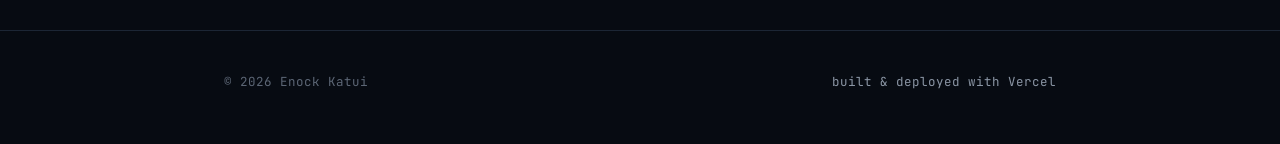
==== commit a563fd5c: "Update brand link text to match capitalization" ====
--- a/index.html
+++ b/index.html
@@ -16,7 +16,7 @@
 
 <header class="nav" id="top">
   <div class="wrap nav__inner">
-    <a class="nav__brand" href="#top">~/enock.katui</a>
+    <a class="nav__brand" href="#top">~/Enock.Katui</a>
     <nav class="nav__links">
       <a href="#projects">projects</a>
       <a href="#experience">experience</a>
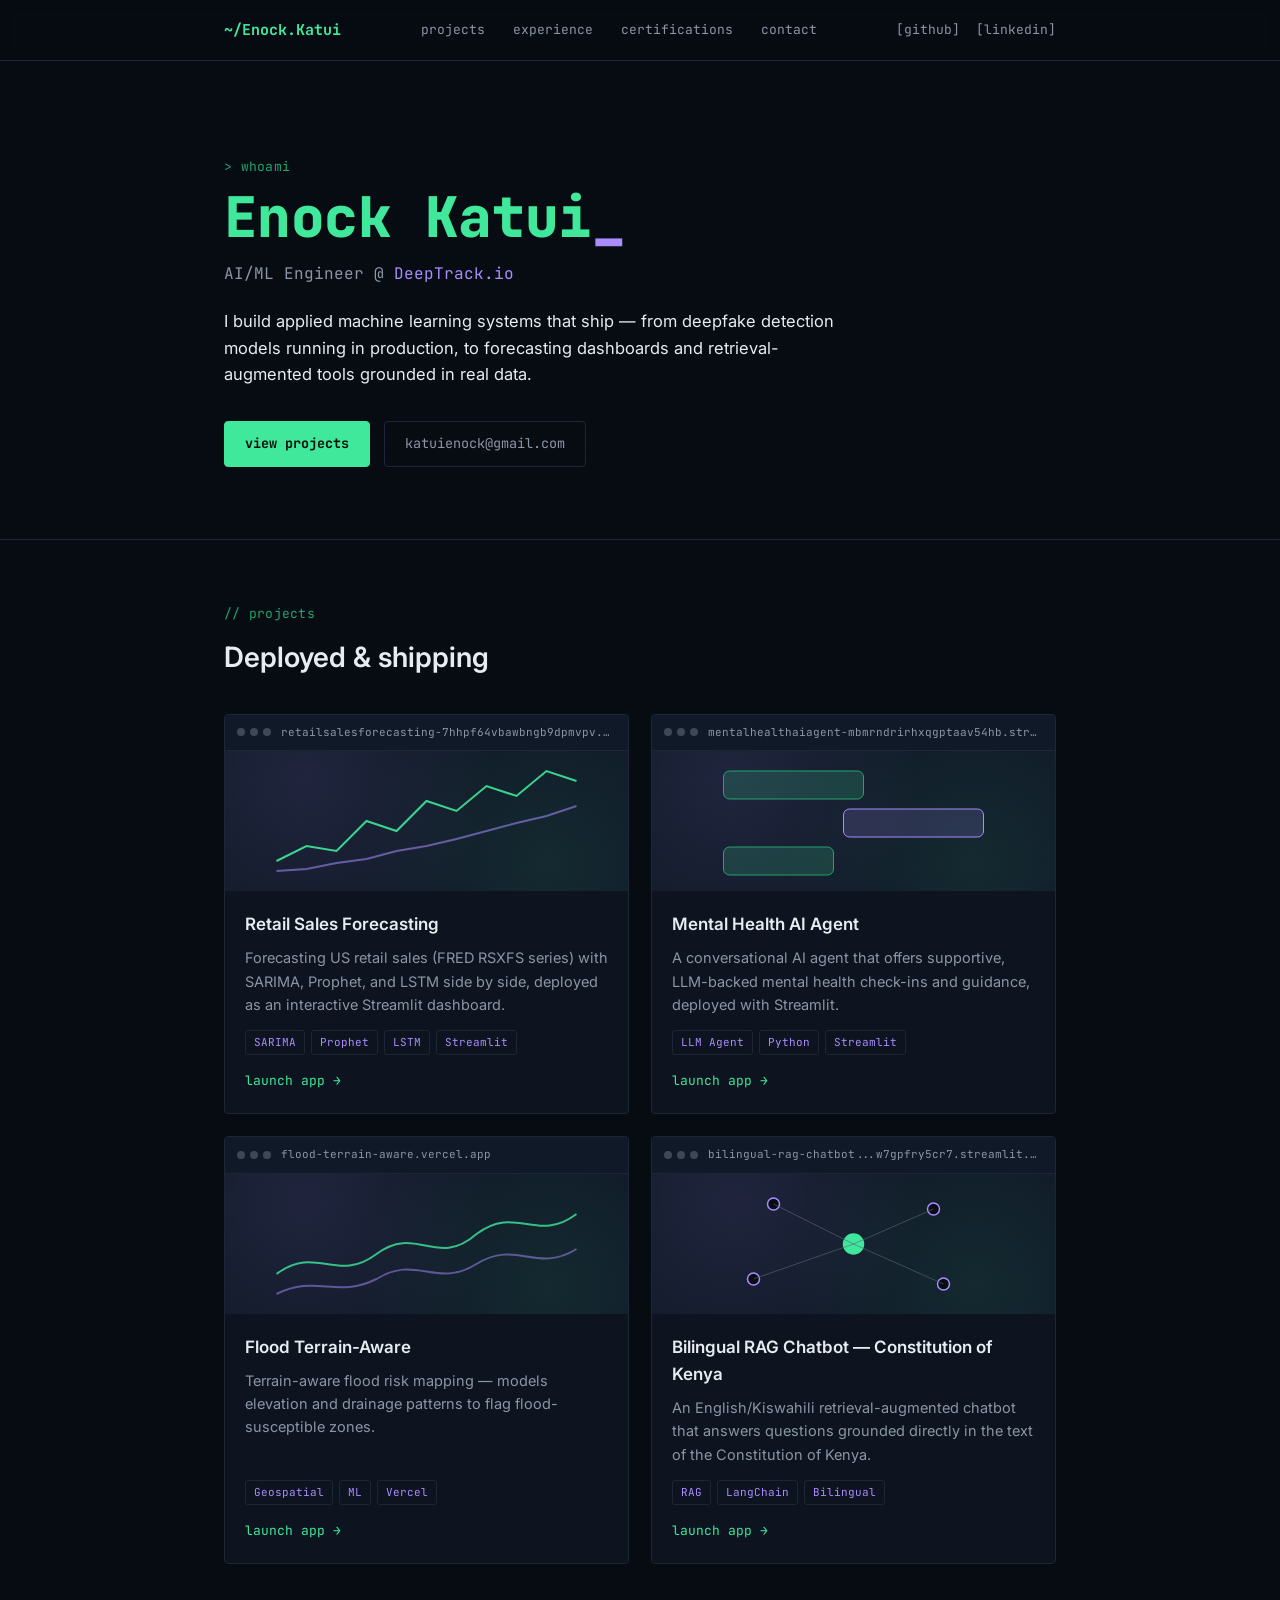
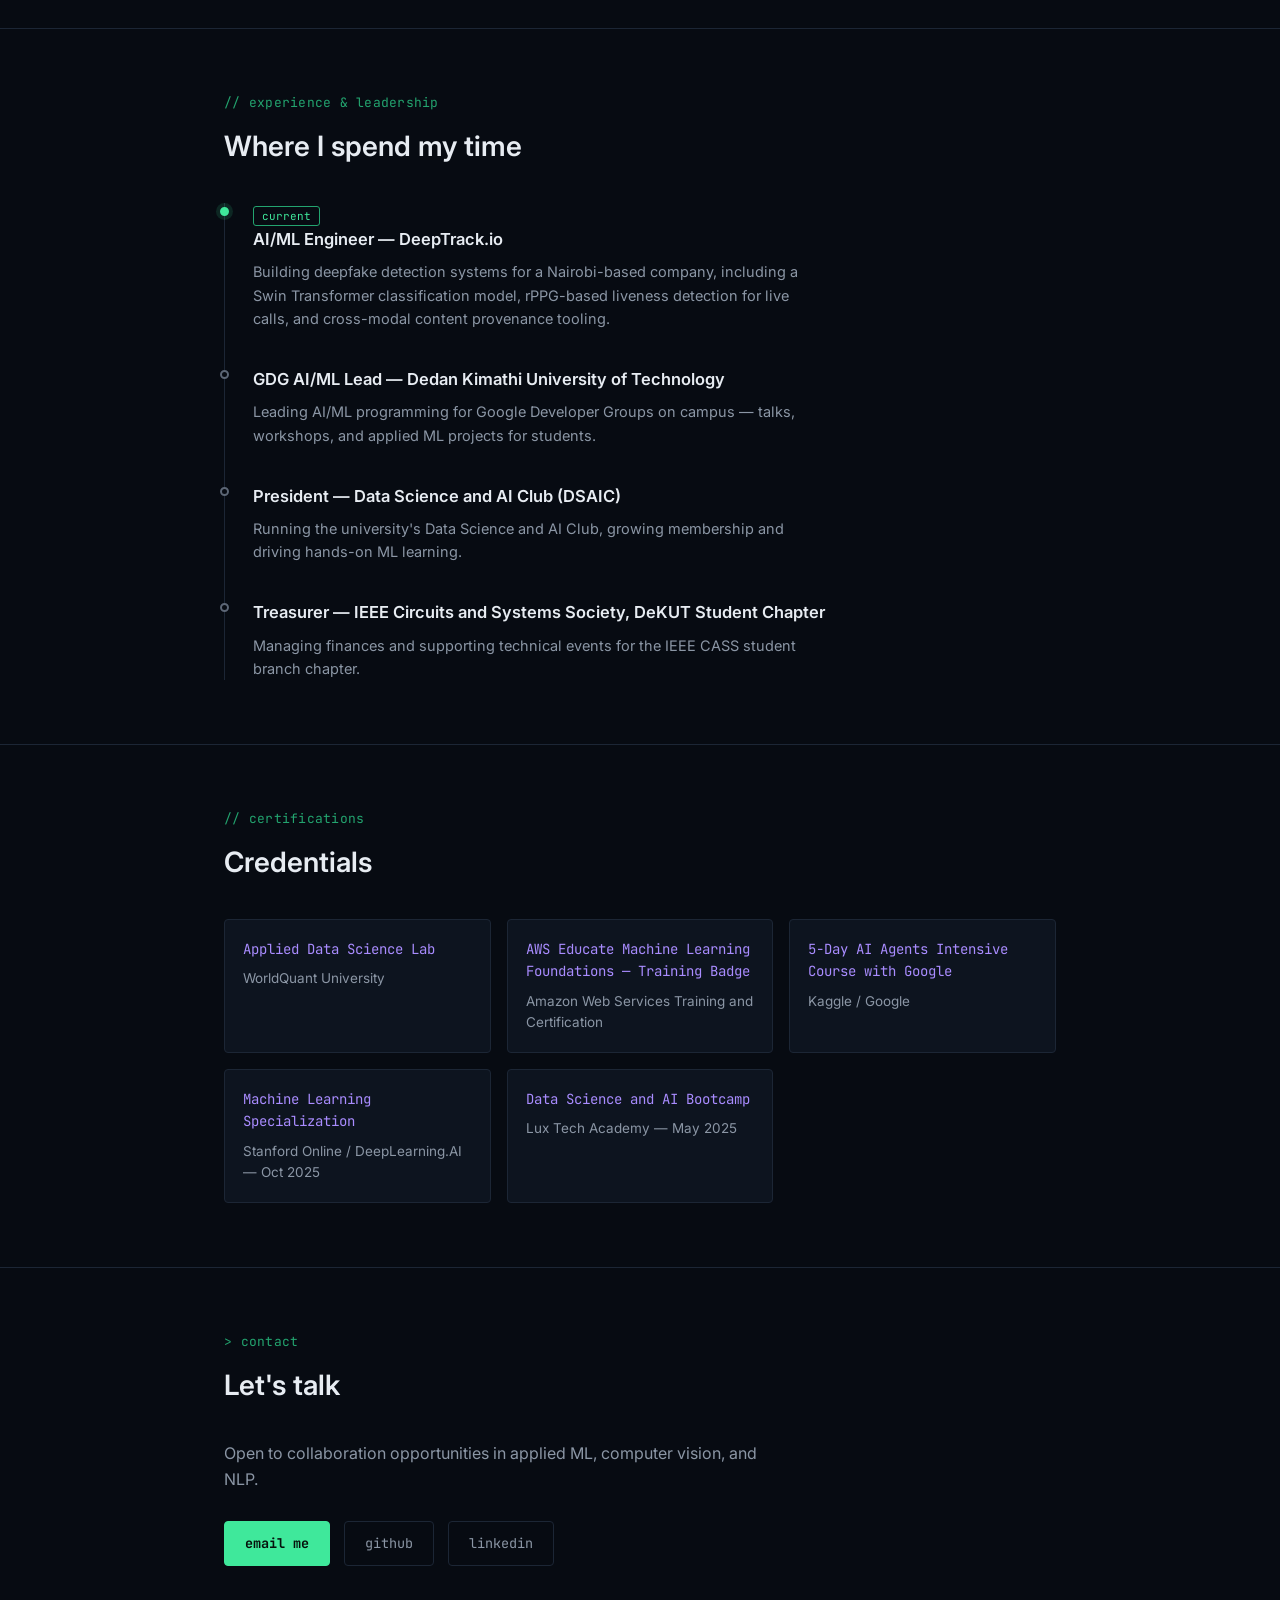
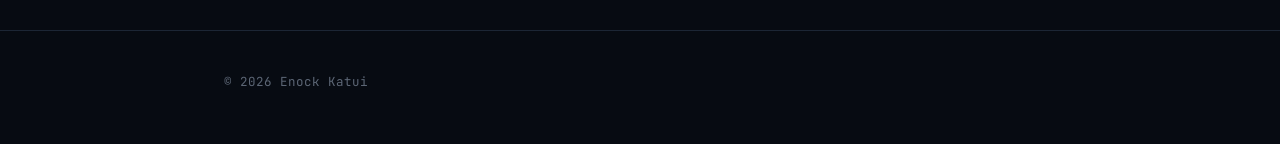
==== commit 30952c3c: "Update content" ====
--- a/index.html
+++ b/index.html
@@ -252,7 +252,6 @@
 <footer class="footer">
   <div class="wrap footer__inner">
     <p>© <span id="year"></span> Enock Katui</p>
-    <p class="dim">built &amp; deployed with Vercel</p>
   </div>
 </footer>
 
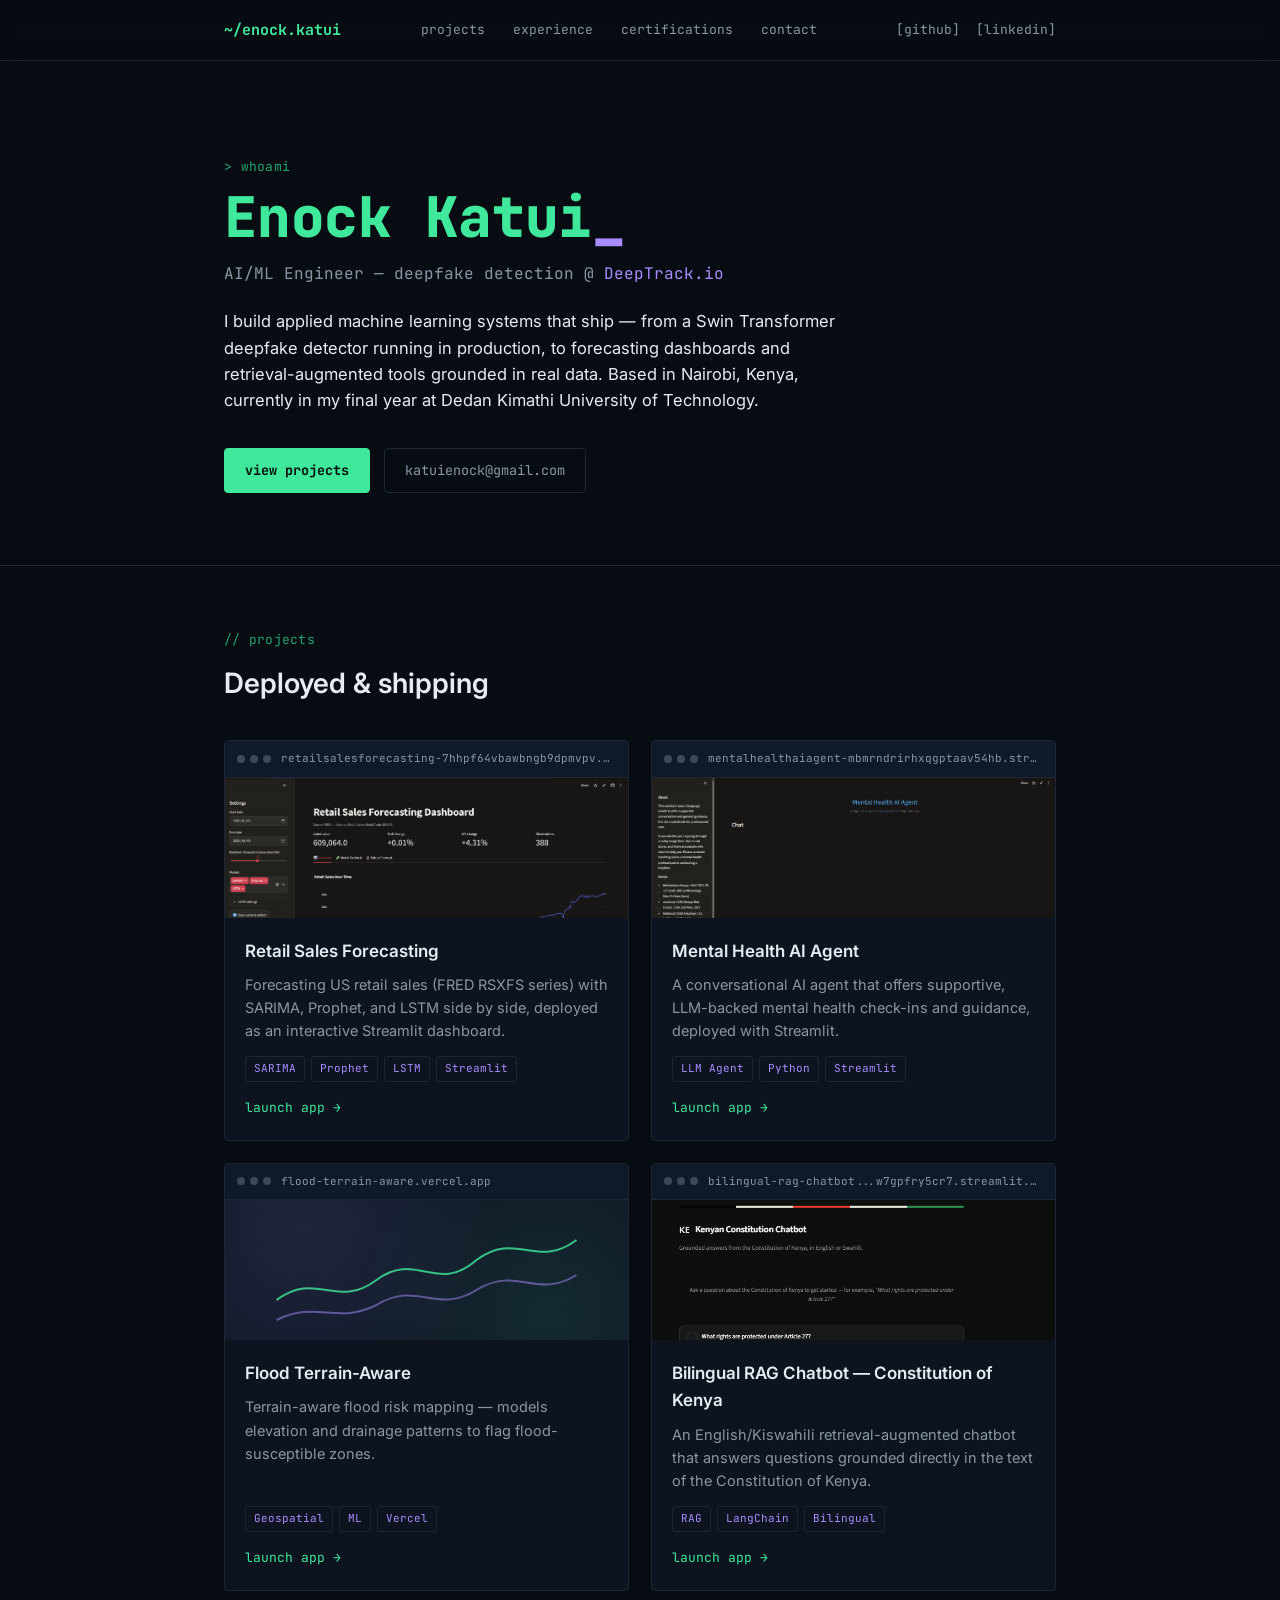
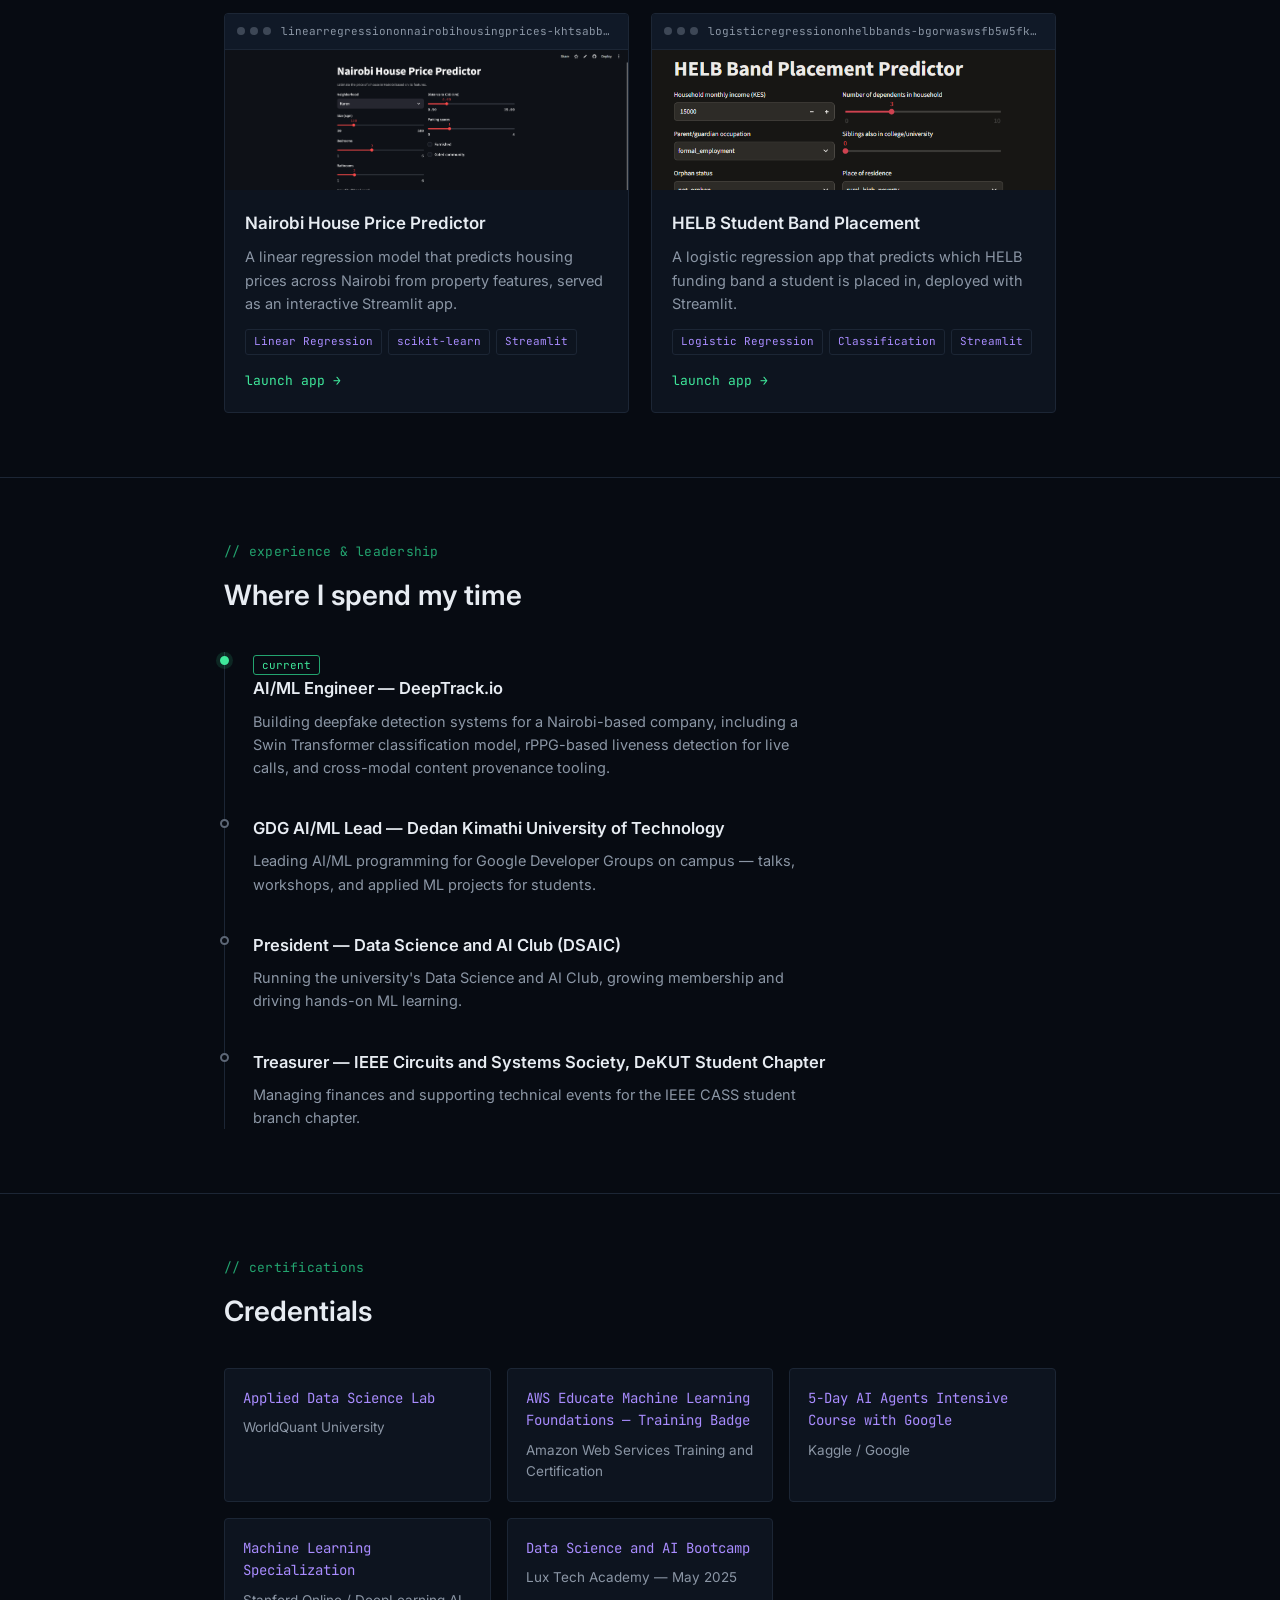
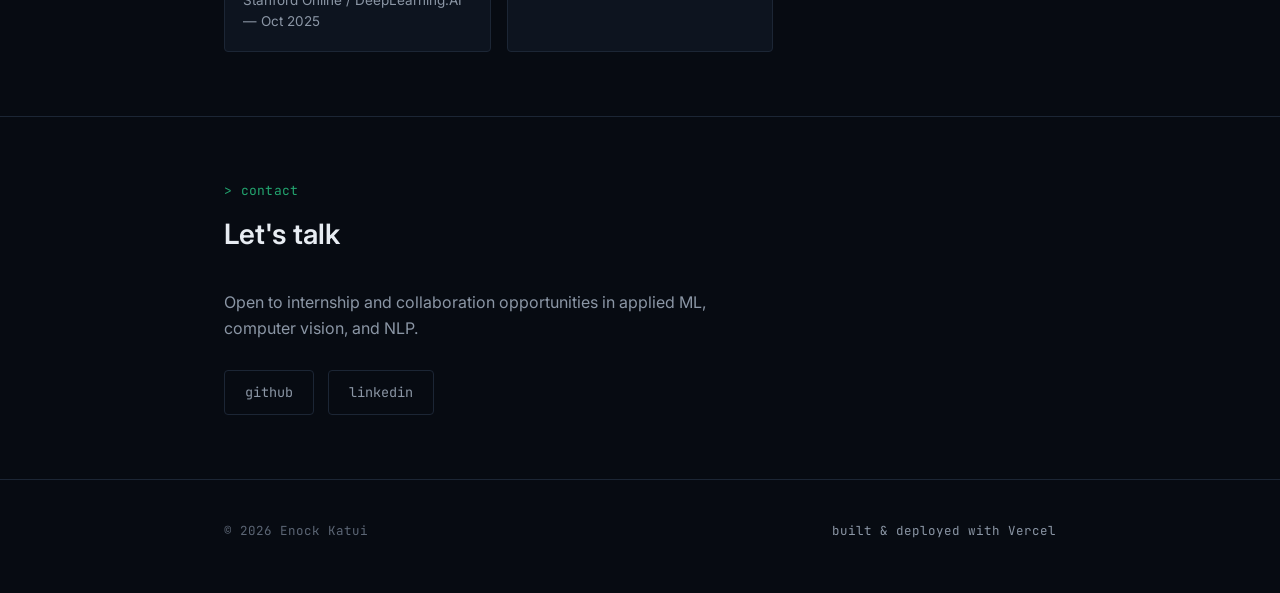
==== commit cdc472fc: "Add files via upload" ====
--- a/index.html
+++ b/index.html
@@ -16,7 +16,7 @@
 
 <header class="nav" id="top">
   <div class="wrap nav__inner">
-    <a class="nav__brand" href="#top">~/Enock.Katui</a>
+    <a class="nav__brand" href="#top">~/enock.katui</a>
     <nav class="nav__links">
       <a href="#projects">projects</a>
       <a href="#experience">experience</a>
@@ -36,8 +36,8 @@
   <section class="hero wrap">
     <p class="mono label">&gt; whoami</p>
     <h1 class="hero__name">Enock Katui<span class="cursor" aria-hidden="true">_</span></h1>
-    <p class="hero__role">AI/ML Engineer  <span class="dim">@</span> <a href="https://deeptrack.io" target="_blank" rel="noopener" class="link-inline">DeepTrack.io</a></p>
-    <p class="hero__bio">I build applied machine learning systems that ship — from  deepfake detection models running in production, to forecasting dashboards and retrieval-augmented tools grounded in real data.</p>
+    <p class="hero__role">AI/ML Engineer — deepfake detection <span class="dim">@</span> <a href="https://deeptrack.io" target="_blank" rel="noopener" class="link-inline">DeepTrack.io</a></p>
+    <p class="hero__bio">I build applied machine learning systems that ship — from a Swin Transformer deepfake detector running in production, to forecasting dashboards and retrieval-augmented tools grounded in real data. Based in Nairobi, Kenya, currently in my final year at Dedan Kimathi University of Technology.</p>
     <div class="hero__cta">
       <a href="#projects" class="btn btn--primary">view projects</a>
       <a href="mailto:katuienock@gmail.com" class="btn btn--ghost">katuienock@gmail.com</a>
@@ -60,7 +60,7 @@
           </div>
           <div class="preview preview--forecast" aria-hidden="true">
             <img class="preview__shot" loading="lazy"
-                 src="https://s.wordpress.com/mshots/v1/https%3A%2F%2Fretailsalesforecasting-7hhpf64vbawbngb9dpmvpv.streamlit.app%2F?w=600&amp;h=280"
+                 src="Retail%20sales%20forecasting.png"
                  alt="" onerror="this.remove()">
             <svg viewBox="0 0 300 140" class="preview__svg">
               <polyline points="0,110 30,95 60,100 90,70 120,80 150,50 180,60 210,35 240,45 270,20 300,30" class="preview__line preview__line--a"/>
@@ -83,7 +83,7 @@
           </div>
           <div class="preview preview--chat" aria-hidden="true">
             <img class="preview__shot" loading="lazy"
-                 src="https://s.wordpress.com/mshots/v1/https%3A%2F%2Fmentalhealthaiagent-mbmrndrirhxqgptaav54hb.streamlit.app%2F?w=600&amp;h=280"
+                 src="Mental%20health%20chatbot.png"
                  alt="" onerror="this.remove()">
             <svg viewBox="0 0 300 140" class="preview__svg">
               <rect x="20" y="20" width="140" height="28" rx="6" class="preview__bubble preview__bubble--a"/>
@@ -130,7 +130,7 @@
           </div>
           <div class="preview preview--rag" aria-hidden="true">
             <img class="preview__shot" loading="lazy"
-                 src="https://s.wordpress.com/mshots/v1/https%3A%2F%2Fbilingual-rag-chatbot-on-the-constitution-of-kenya-w7gpfry5cr7.streamlit.app%2F?w=600&amp;h=280"
+                 src="Kenyan%20constitution%20chatbot.png"
                  alt="" onerror="this.remove()">
             <svg viewBox="0 0 300 140" class="preview__svg">
               <circle cx="150" cy="70" r="10" class="preview__node preview__node--core"/>
@@ -152,6 +152,40 @@
           </div>
         </article>
 
+        <!-- Project 5 -->
+        <article class="card">
+          <div class="browser-bar">
+            <div class="browser-dots"><span></span><span></span><span></span></div>
+            <div class="browser-url">linearregressiononnairobihousingprices-khtsabb4urqbd5hbvm9b9r.streamlit.app</div>
+          </div>
+          <div class="preview" aria-hidden="true">
+            <img class="preview__shot" loading="lazy" src="Nairobi%20House%20Price%20Predictor.png" alt="" onerror="this.remove()">
+          </div>
+          <div class="card__body">
+            <h3>Nairobi House Price Predictor</h3>
+            <p>A linear regression model that predicts housing prices across Nairobi from property features, served as an interactive Streamlit app.</p>
+            <div class="tags"><span>Linear Regression</span><span>scikit-learn</span><span>Streamlit</span></div>
+            <a class="card__link" href="https://linearregressiononnairobihousingprices-khtsabb4urqbd5hbvm9b9r.streamlit.app/" target="_blank" rel="noopener">launch app →</a>
+          </div>
+        </article>
+
+        <!-- Project 6 -->
+        <article class="card">
+          <div class="browser-bar">
+            <div class="browser-dots"><span></span><span></span><span></span></div>
+            <div class="browser-url">logisticregressiononhelbbands-bgorwaswsfb5w5fkygd7k2.streamlit.app</div>
+          </div>
+          <div class="preview" aria-hidden="true">
+            <img class="preview__shot" loading="lazy" src="Student%20loan%20categorisation.png" alt="" onerror="this.remove()">
+          </div>
+          <div class="card__body">
+            <h3>HELB Student Band Placement</h3>
+            <p>A logistic regression app that predicts which HELB funding band a student is placed in, deployed with Streamlit.</p>
+            <div class="tags"><span>Logistic Regression</span><span>Classification</span><span>Streamlit</span></div>
+            <a class="card__link" href="https://logisticregressiononhelbbands-bgorwaswsfb5w5fkygd7k2.streamlit.app/" target="_blank" rel="noopener">launch app →</a>
+          </div>
+        </article>
+
       </div>
     </div>
   </section>
@@ -238,9 +272,8 @@
     <div class="wrap contact">
       <p class="mono label">&gt; contact</p>
       <h2 class="section__title">Let's talk</h2>
-      <p class="contact__text">Open to collaboration opportunities in applied ML, computer vision, and NLP.</p>
+      <p class="contact__text">Open to internship and collaboration opportunities in applied ML, computer vision, and NLP.</p>
       <div class="contact__links">
-        <a href="mailto:katuienock@gmail.com" class="btn btn--primary">email me</a>
         <a href="https://github.com/Lord-LLM" target="_blank" rel="noopener" class="btn btn--ghost">github</a>
         <a href="https://www.linkedin.com/in/lord-llm/" target="_blank" rel="noopener" class="btn btn--ghost">linkedin</a>
       </div>
@@ -252,6 +285,7 @@
 <footer class="footer">
   <div class="wrap footer__inner">
     <p>© <span id="year"></span> Enock Katui</p>
+    <p class="dim">built &amp; deployed with Vercel</p>
   </div>
 </footer>
 
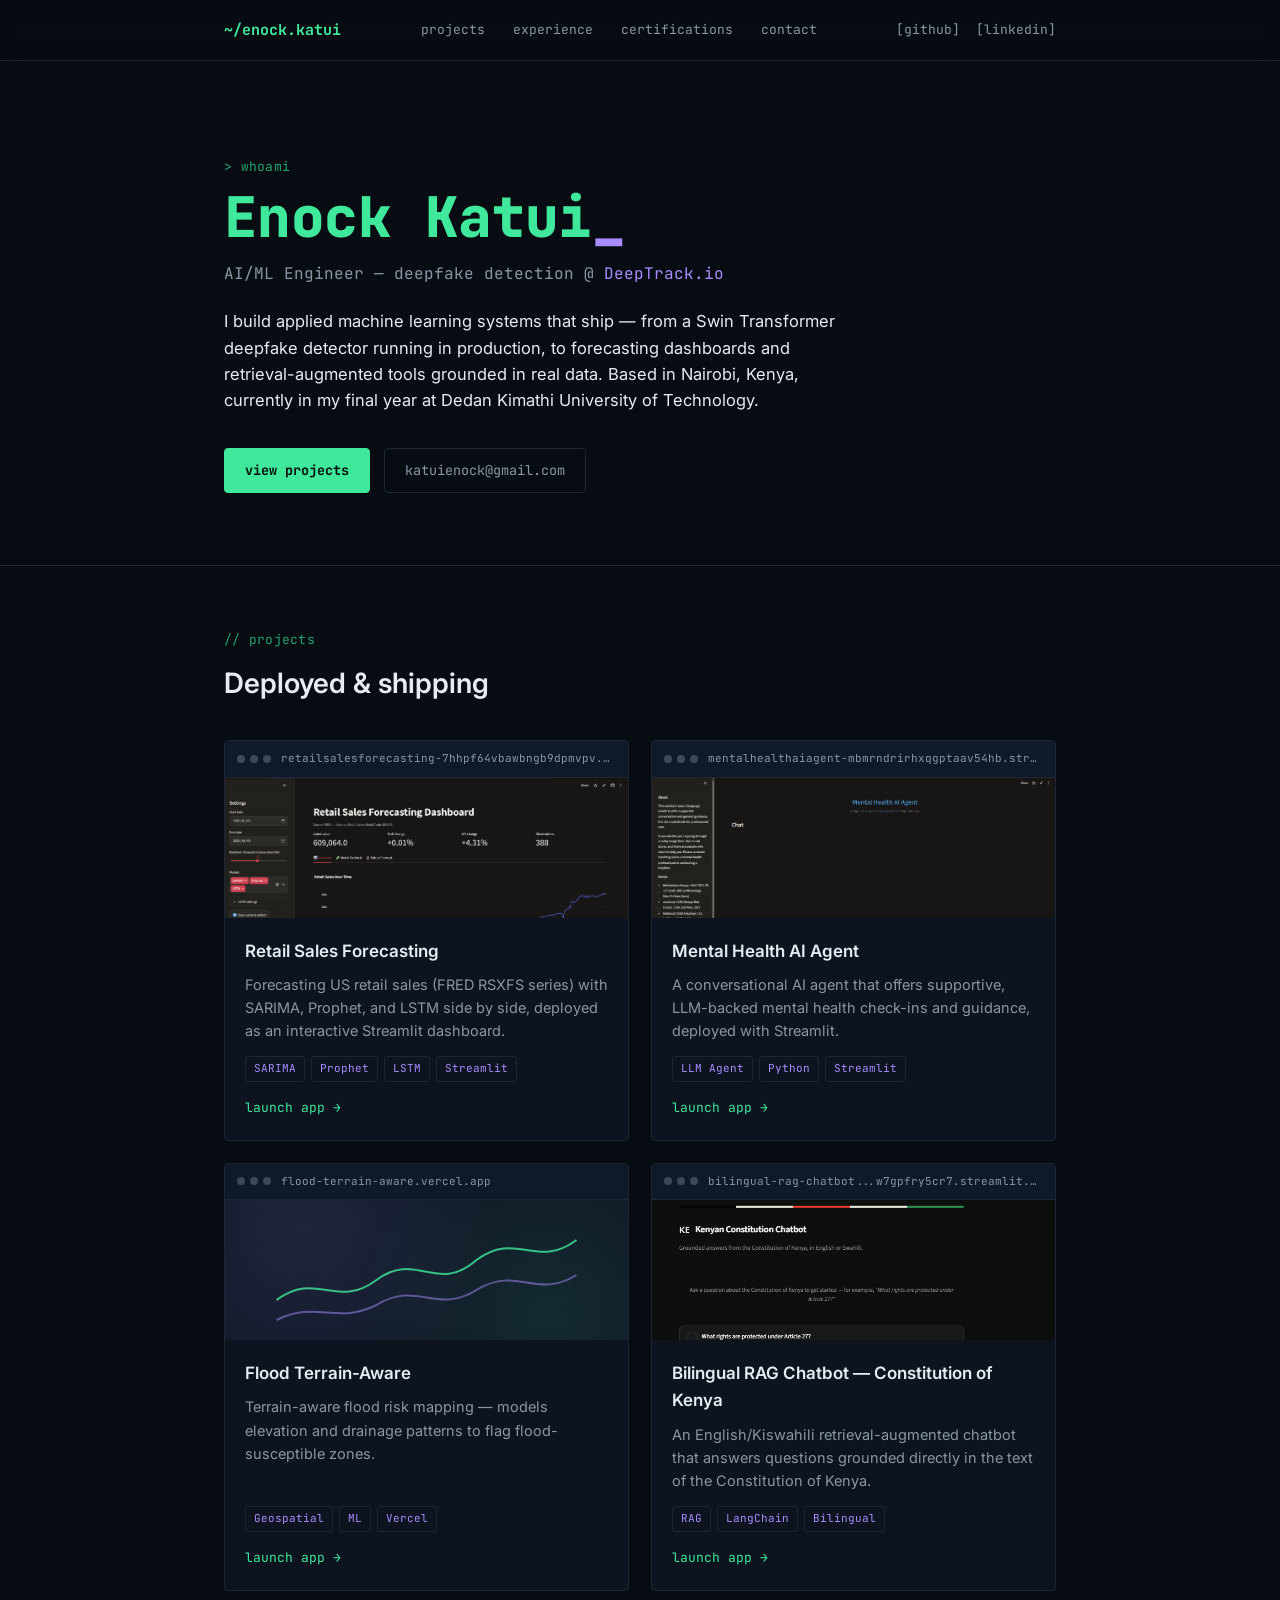
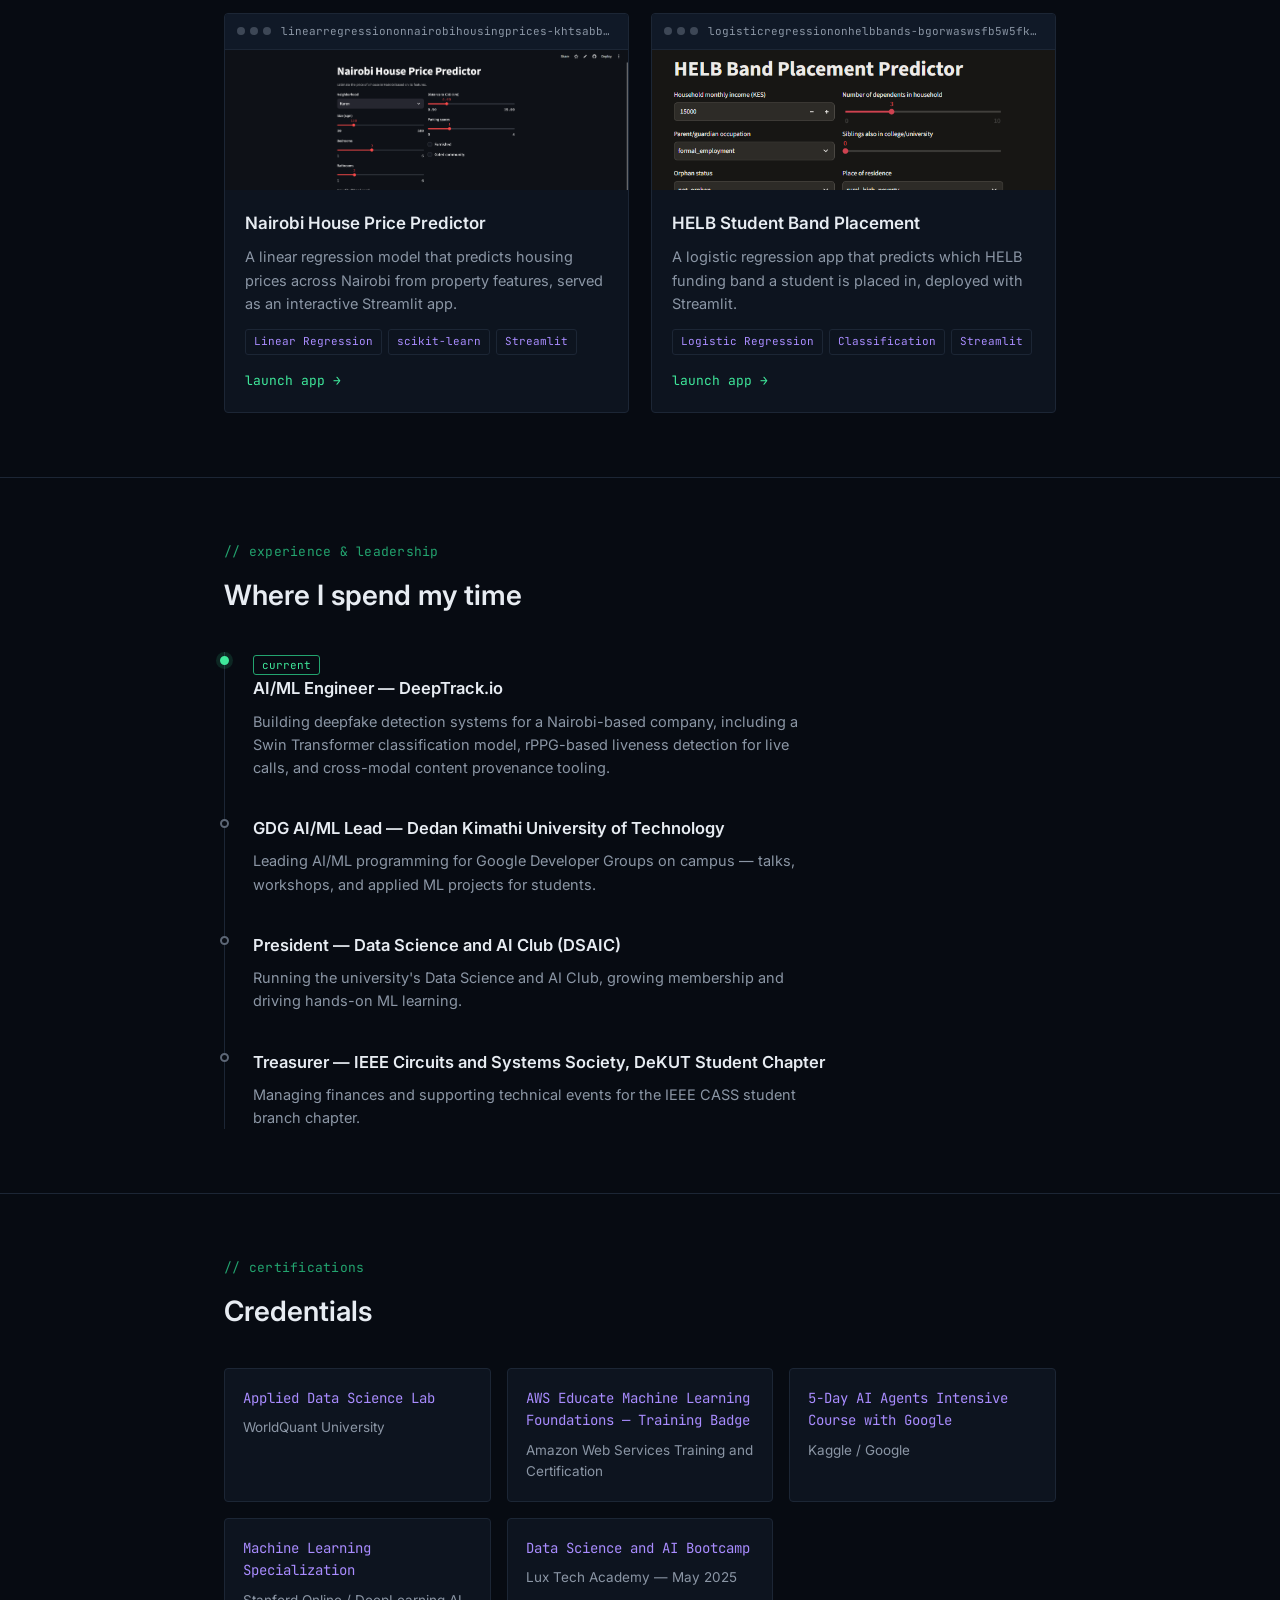
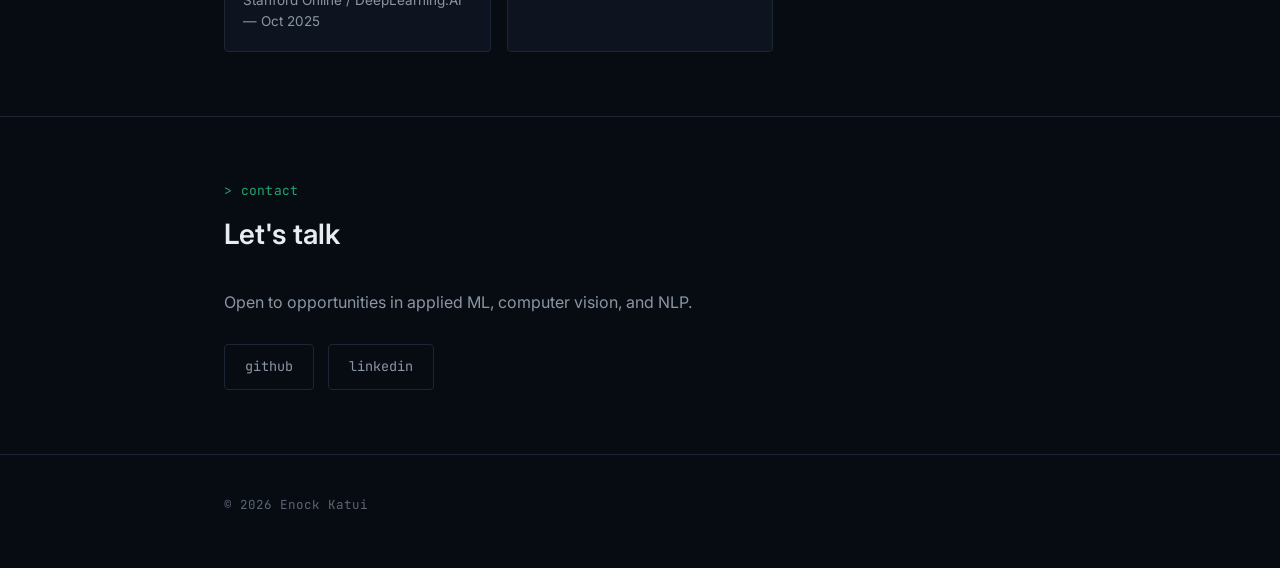
==== commit 707e44e7: "Update contact text for opportunities Removed the phrase 'Open to internship and' from contact text." ====
--- a/index.html
+++ b/index.html
@@ -272,7 +272,7 @@
     <div class="wrap contact">
       <p class="mono label">&gt; contact</p>
       <h2 class="section__title">Let's talk</h2>
-      <p class="contact__text">Open to internship and collaboration opportunities in applied ML, computer vision, and NLP.</p>
+      <p class="contact__text">Open to opportunities in applied ML, computer vision, and NLP.</p>
       <div class="contact__links">
         <a href="https://github.com/Lord-LLM" target="_blank" rel="noopener" class="btn btn--ghost">github</a>
         <a href="https://www.linkedin.com/in/lord-llm/" target="_blank" rel="noopener" class="btn btn--ghost">linkedin</a>
@@ -285,7 +285,6 @@
 <footer class="footer">
   <div class="wrap footer__inner">
     <p>© <span id="year"></span> Enock Katui</p>
-    <p class="dim">built &amp; deployed with Vercel</p>
   </div>
 </footer>
 
